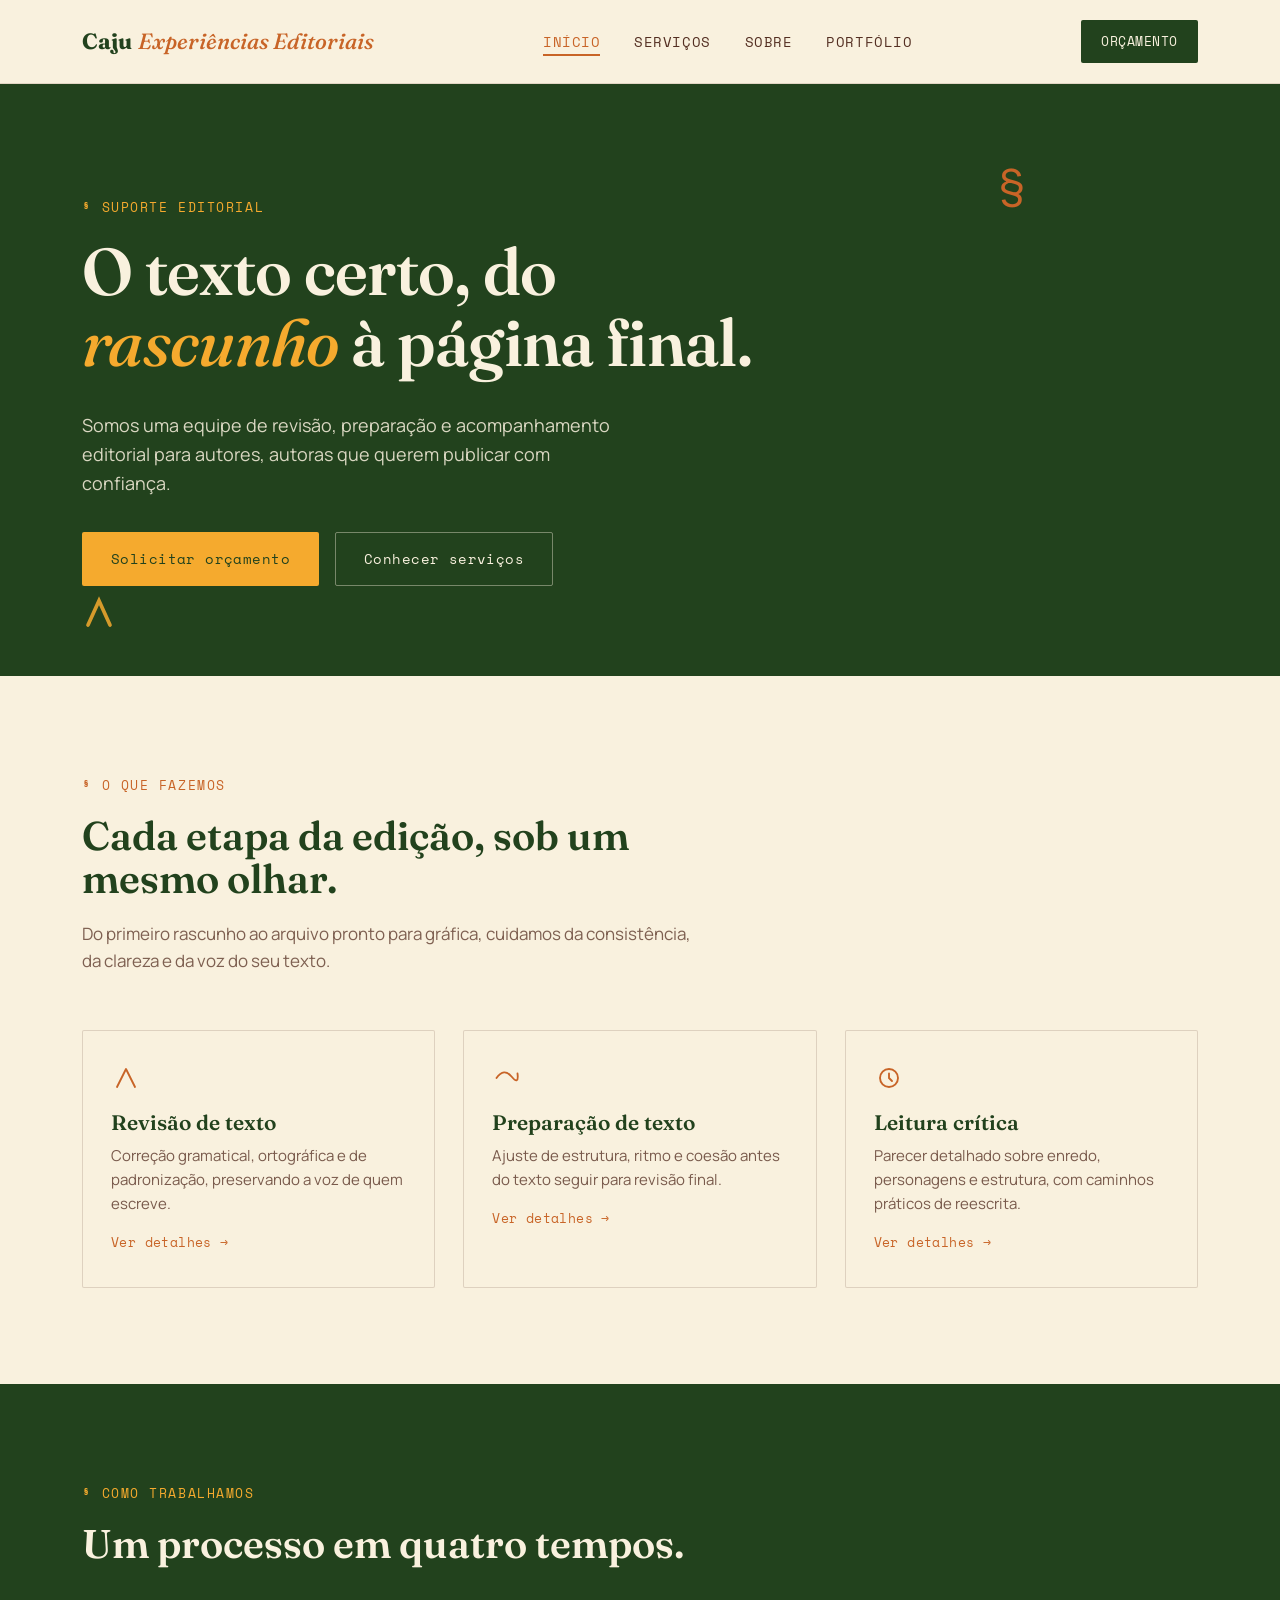
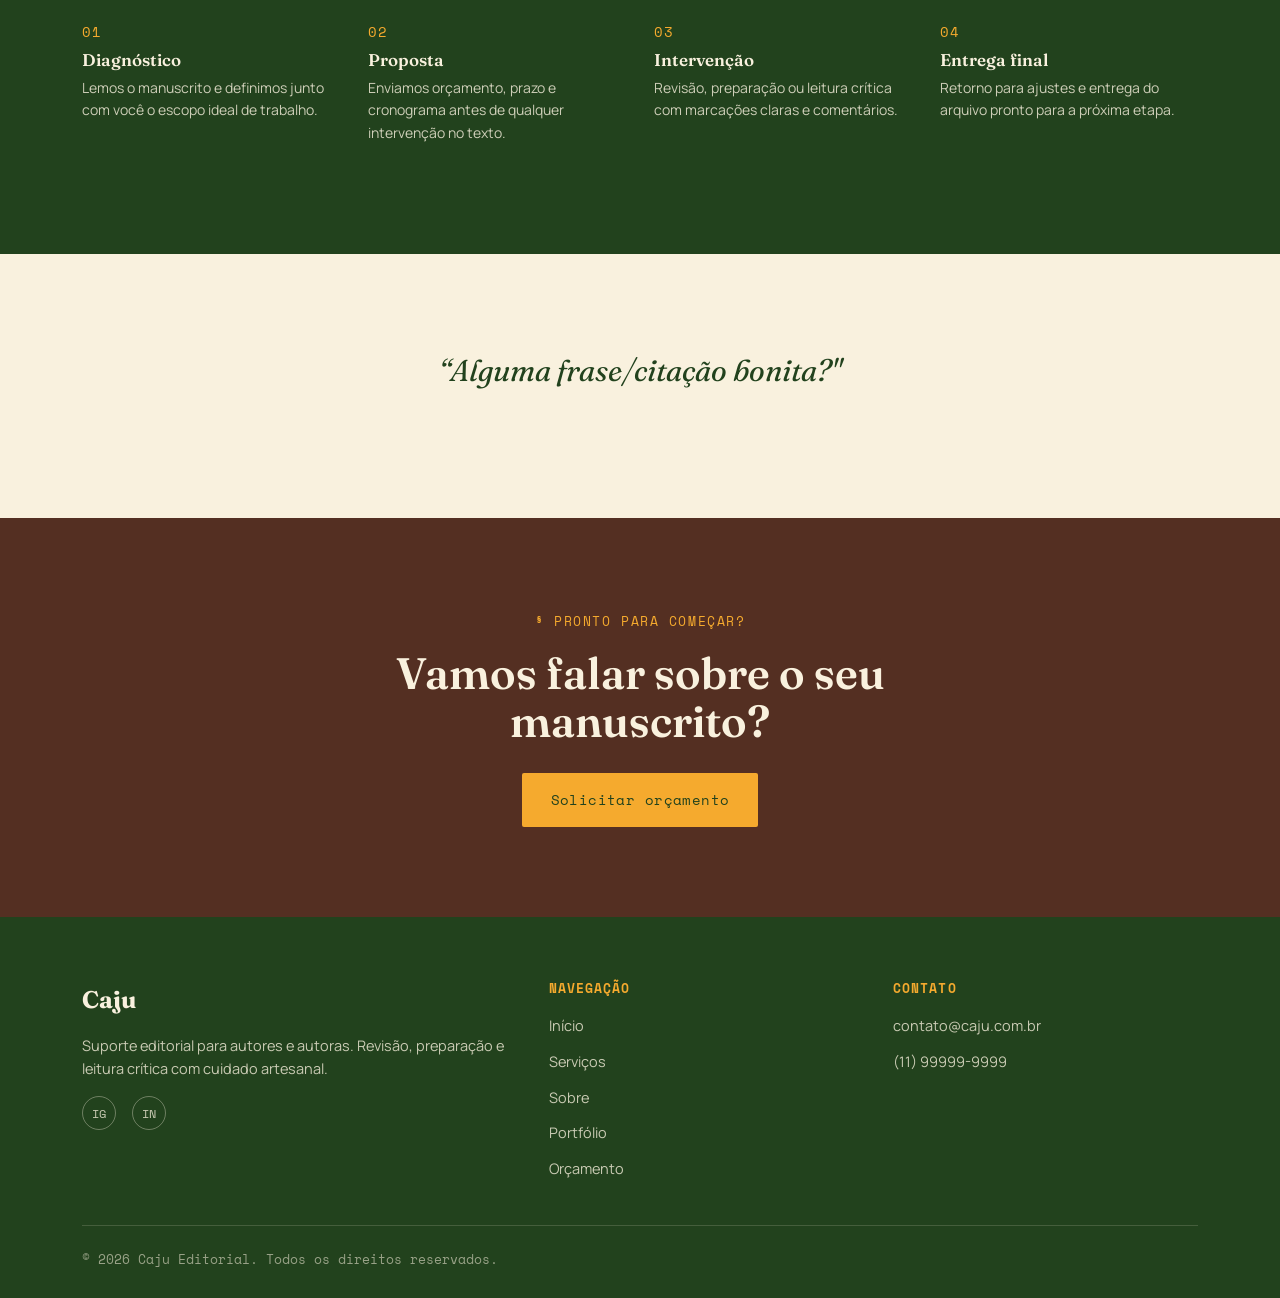
==== index.html @ 69718fe5 "redirect" ====
<!DOCTYPE html>
<html lang="pt-BR">

<head>
  <meta charset="UTF-8">
  <meta name="viewport" content="width=device-width, initial-scale=1.0">
  <title>Caju | Experiências Editoriais</title>
  <meta name="description"
    content="Revisão, preparação de texto, leitura crítica e acompanhamento editorial. Cuidamos do seu manuscrito do rascunho à página final.">
  <link rel="stylesheet" href="style.css">
</head>

<body>

  <header class="site-header">
    <nav class="nav">
      <a href="index.html" class="logo">Caju <em>Experiências Editoriais</em></a>
      <ul class="nav-links">
        <li><a href="index.html" class="active">Início</a></li>
        <li><a href="#">Serviços</a></li>
        <li><a href="#">Sobre</a></li>
        <li><a href="#">Portfólio</a></li>
      </ul>
      <a href="#" class="nav-cta">Orçamento</a>
    </nav>
  </header>

  <section class="hero">
    <div class="mark mark--laranja" style="top:60px; right:20%; font-size: 48px;">
      §
    </div>
    <div class="mark mark--amarelo" style="width:44px; bottom:40px; left:6%; opacity:.85;">
      <svg viewBox="0 0 60 60" fill="none" stroke="currentColor" stroke-width="5" stroke-linecap="round">
        <path d="M15 45 L30 12 L45 45" />
      </svg>
    </div>
    <div class="wrap">
      <div class="hero-inner">
        <span class="eyebrow">Suporte editorial</span>
        <h1>O texto certo, do <em>rascunho</em> à página final.</h1>
        <p class="lead">Somos uma equipe de revisão, preparação e acompanhamento editorial para autores, autoras que
          querem publicar com confiança.</p>
        <div class="hero-actions">
          <a href="#" class="btn btn--primary">Solicitar orçamento</a>
          <a href="#" class="btn btn--ghost">Conhecer serviços</a>
        </div>
      </div>
    </div>
  </section>

  <section>
    <div class="wrap">
      <div class="section-head">
        <span class="eyebrow">O que fazemos</span>
        <h2>Cada etapa da edição, sob um mesmo olhar.</h2>
        <p>Do primeiro rascunho ao arquivo pronto para gráfica, cuidamos da consistência, da clareza e da voz do seu
          texto.</p>
      </div>
      <div class="grid grid--3">
        <div class="card">
          <div class="mark-icon">
            <svg viewBox="0 0 40 40" fill="none" stroke="currentColor" stroke-width="2.5">
              <path d="M8 32 L20 8 L32 32" stroke-linecap="round" stroke-linejoin="round" />
            </svg>
          </div>
          <h3>Revisão de texto</h3>
          <p>Correção gramatical, ortográfica e de padronização, preservando a voz de quem escreve.</p>
          <a href="#" class="card-link">Ver detalhes →</a>
        </div>
        <div class="card">
          <div class="mark-icon">
            <svg viewBox="0 0 40 40" fill="none" stroke="currentColor" stroke-width="2.5">
              <path d="M6 20 Q16 6, 26 18 T34 14" stroke-linecap="round" />
            </svg>
          </div>
          <h3>Preparação de texto</h3>
          <p>Ajuste de estrutura, ritmo e coesão antes do texto seguir para revisão final.</p>
          <a href="#" class="card-link">Ver detalhes →</a>
        </div>
        <div class="card">
          <div class="mark-icon">
            <svg viewBox="0 0 40 40" fill="none" stroke="currentColor" stroke-width="2.5">
              <circle cx="20" cy="20" r="12" />
              <path d="M20 14v6l4 4" stroke-linecap="round" />
            </svg>
          </div>
          <h3>Leitura crítica</h3>
          <p>Parecer detalhado sobre enredo, personagens e estrutura, com caminhos práticos de reescrita.</p>
          <a href="#" class="card-link">Ver detalhes →</a>
        </div>
      </div>
    </div>
  </section>

  <section class="band-verde">
    <div class="wrap">
      <div class="section-head">
        <span class="eyebrow" style="color:var(--amarelo)">Como trabalhamos</span>
        <h2>Um processo em quatro tempos.</h2>
      </div>
      <div class="timeline">
        <div class="timeline-item">
          <h4>Diagnóstico</h4>
          <p>Lemos o manuscrito e definimos junto com você o escopo ideal de trabalho.</p>
        </div>
        <div class="timeline-item">
          <h4>Proposta</h4>
          <p>Enviamos orçamento, prazo e cronograma antes de qualquer intervenção no texto.</p>
        </div>
        <div class="timeline-item">
          <h4>Intervenção</h4>
          <p>Revisão, preparação ou leitura crítica com marcações claras e comentários.</p>
        </div>
        <div class="timeline-item">
          <h4>Entrega final</h4>
          <p>Retorno para ajustes e entrega do arquivo pronto para a próxima etapa.</p>
        </div>
      </div>
    </div>
  </section>

  <section>
    <div class="wrap">
      <div class="margin-note">
        <p>“Alguma frase/citação bonita?"</cite>
      </div>
    </div>
  </section>

  <section class="cta-band">
    <div class="wrap">
      <span class="eyebrow" style="color:var(--amarelo)">Pronto para começar?</span>
      <h2>Vamos falar sobre o seu manuscrito?</h2>
      <a href="#" class="btn btn--primary">Solicitar orçamento</a>
    </div>
  </section>

  <footer class="site-footer">
    <div class="wrap">
      <div class="footer-grid">
        <div>
          <div class="footer-logo">Caju</div>
          <p>Suporte editorial para autores e autoras. Revisão, preparação e leitura crítica com
            cuidado artesanal.</p>
          <div class="social-row">
            <a href="#" aria-label="Instagram">IG</a>
            <a href="#" aria-label="LinkedIn">IN</a>
          </div>
        </div>
        <div>
          <h4>Navegação</h4>
          <ul>
            <li><a href="#">Início</a></li>
            <li><a href="#">Serviços</a></li>
            <li><a href="#">Sobre</a></li>
            <li><a href="#">Portfólio</a></li>
            <li><a href="#">Orçamento</a></li>
          </ul>
        </div>
        <div>
          <h4>Contato</h4>
          <ul>
            <li><a href="mailto:contato@caju.com.br">contato@caju.com.br</a></li>
            <li><a href="tel:+5511999999999">(11) 99999-9999</a></li>
            <!-- <li>São Paulo, SP</li> -->
          </ul>
        </div>
      </div>
      <div class="footer-bottom">
        <span>© 2026 Caju Editorial. Todos os direitos reservados.</span>
        <!-- <span>CNPJ 00.000.000/0001-00</span> -->
      </div>
    </div>
  </footer>

</body>

</html>
---- style.css ----
@import url('https://fonts.googleapis.com/css2?family=Fraunces:ital,opsz,wght@0,9..144,300;0,9..144,400;0,9..144,500;0,9..144,600;0,9..144,700;0,9..144,900;1,9..144,400;1,9..144,500;1,9..144,600&family=Manrope:wght@400;500;600;700;800&family=Space+Mono:wght@400;700&display=swap');

/* ============ TOKENS ============ */
:root{
  --verde: #22421D;
  --verde-2: #2f5827;
  --creme: #F9F1DE;
  --creme-2: #f2e8cf;
  --amarelo: #F5AA2E;
  --laranja: #C86427;
  --marrom: #542F22;

  --display: 'Fraunces', serif;
  --body: 'Manrope', sans-serif;
  --mono: 'Space Mono', monospace;

  --max: 1180px;
  --radius: 2px;
}

*,*::before,*::after{ box-sizing: border-box; }
html{ scroll-behavior: smooth; }
body{
  margin:0;
  background: var(--creme);
  color: var(--marrom);
  font-family: var(--body);
  font-size: 16px;
  line-height: 1.6;
  -webkit-font-smoothing: antialiased;
}
img{ max-width:100%; display:block; }
a{ color: inherit; text-decoration: none; }
h1,h2,h3,h4{
  font-family: var(--display);
  font-weight: 600;
  line-height: 1.08;
  margin: 0 0 .5em;
  color: var(--verde);
}
p{ margin: 0 0 1em; }
.wrap{ max-width: var(--max); margin: 0 auto; padding: 0 32px; }

::selection{ background: var(--amarelo); color: var(--verde); }

@media (prefers-reduced-motion: reduce){
  *{ animation-duration: 0.001ms !important; transition-duration: 0.001ms !important; }
}

/* ============ EYEBROW / MONO LABEL ============ */
.eyebrow{
  font-family: var(--mono);
  font-size: 13px;
  letter-spacing: .12em;
  text-transform: uppercase;
  color: var(--laranja);
  display: inline-flex;
  align-items: center;
  gap: 10px;
  margin-bottom: 18px;
}
.eyebrow::before{
  content:"§";
  font-weight:700;
}

/* ============ caju MARKS (signature element) ============ */
.mark{
  position:absolute;
  color: var(--amarelo);
  pointer-events:none;
  z-index: 1;
}
.mark svg{ width: 100%; height: 100%; display:block; }
.mark--dark{ color: var(--marrom); }
.mark--laranja{ color: var(--laranja); }
.mark--verde{ color: var(--verde-2); }

/* ============ BUTTONS ============ */
.btn{
  display:inline-flex;
  align-items:center;
  gap:10px;
  font-family: var(--mono);
  font-size: 14px;
  letter-spacing: .03em;
  padding: 15px 28px;
  border-radius: var(--radius);
  border: 1.5px solid transparent;
  cursor:pointer;
  transition: transform .15s ease, background .2s ease, color .2s ease, border-color .2s ease;
}
.btn:hover{ transform: translateY(-2px); }
.btn:focus-visible{ outline: 3px solid var(--laranja); outline-offset: 3px; }

.btn--primary{ background: var(--amarelo); color: var(--verde); }
.btn--primary:hover{ background: var(--laranja); color: var(--creme); }

.btn--ghost{ background: transparent; color: var(--creme); border-color: rgba(249,241,222,.4); }
.btn--ghost:hover{ border-color: var(--creme); }

.btn--outline{ background: transparent; color: var(--verde); border-color: var(--verde); }
.btn--outline:hover{ background: var(--verde); color: var(--creme); }

.btn--block{ width: 100%; justify-content:center; }

/* ============ HEADER / NAV ============ */
.site-header{
  position: sticky; top:0; z-index: 50;
  background: var(--creme);
  border-bottom: 1px solid rgba(84,47,34,.14);
}
.nav{
  display:flex; align-items:center; justify-content:space-between;
  padding: 20px 32px;
  max-width: var(--max); margin:0 auto;
}
.logo{
  font-family: var(--display);
  font-weight: 700;
  font-size: 22px;
  color: var(--verde);
  display:flex; align-items:baseline; gap:6px;
}
.logo em{
  font-style: italic;
  color: var(--laranja);
  font-weight: 500;
}
.nav-links{
  display:flex; align-items:center; gap: 34px;
  list-style:none; margin:0; padding:0;
}
.nav-links a{
  font-family: var(--mono);
  font-size: 13.5px;
  letter-spacing: .04em;
  text-transform: uppercase;
  color: var(--marrom);
  position: relative;
  padding-bottom: 4px;
}
.nav-links a::after{
  content:"";
  position:absolute; left:0; bottom:0;
  width:0; height:2px; background: var(--laranja);
  transition: width .2s ease;
}
.nav-links a:hover::after,
.nav-links a.active::after{ width:100%; }
.nav-links a.active{ color: var(--laranja); }
.nav-cta{
  font-family: var(--mono);
  font-size: 13px;
  background: var(--verde);
  color: var(--creme);
  padding: 11px 20px;
  border-radius: var(--radius);
  text-transform: uppercase;
  letter-spacing: .04em;
  transition: background .2s ease;
}
.nav-cta:hover{ background: var(--laranja); }

.nav-toggle{ display:none; }

/* ============ HERO (dark ink band) ============ */
.hero{
  position:relative;
  background: var(--verde);
  color: var(--creme);
  overflow:hidden;
  padding: 110px 0 90px;
}
.hero .wrap{ position:relative; z-index:2; }
.hero-inner{ max-width: 720px; }
.hero .eyebrow{ color: var(--amarelo); }
.hero .eyebrow::before{ color: var(--amarelo); }
.hero h1{
  color: var(--creme);
  font-size: clamp(38px, 6vw, 66px);
  letter-spacing: -.01em;
}
.hero h1 em{ font-style: italic; color: var(--amarelo); font-weight:500; }
.hero p.lead{
  font-size: 18px;
  max-width: 540px;
  color: rgba(249,241,222,.85);
}
.hero-actions{ display:flex; gap:16px; margin-top: 34px; flex-wrap:wrap; }

.hero--small{ padding: 76px 0 64px; }
.hero--small h1{ font-size: clamp(34px, 5vw, 52px); }

/* ============ SECTIONS ============ */
section{ padding: 96px 0; position: relative; }
.section-head{ max-width: 620px; margin-bottom: 56px; }
.section-head h2{ font-size: clamp(28px, 3.6vw, 40px); }
.section-head p{ color: rgba(84,47,34,.75); font-size: 17px; }

.band-verde{ background: var(--verde); color: var(--creme); }
.band-verde h2, .band-verde h3, .band-verde h4{ color: var(--creme); }
.band-verde p{ color: rgba(249,241,222,.8); }

.band-marrom{ background: var(--marrom); color: var(--creme); }
.band-marrom h2, .band-marrom h3, .band-marrom h4{ color: var(--creme); }
.band-marrom p{ color: rgba(249,241,222,.82); }

.band-creme2{ background: var(--creme-2); }

/* ============ CARD GRIDS ============ */
.grid{ display:grid; gap: 28px; }
.grid--3{ grid-template-columns: repeat(3, 1fr); }
.grid--2{ grid-template-columns: repeat(2, 1fr); }

.card{
  background: var(--creme);
  border: 1.5px solid rgba(84,47,34,.16);
  border-radius: var(--radius);
  padding: 32px 28px;
  position: relative;
  transition: border-color .2s ease, transform .2s ease;
}
.card:hover{ border-color: var(--laranja); transform: translateY(-4px); }
.card .mark-icon{ width: 30px; height: 30px; color: var(--laranja); margin-bottom: 18px; }
.card h3{ font-size: 21px; margin-bottom: 10px; }
.card p{ font-size: 15px; color: rgba(84,47,34,.78); margin-bottom: 0; }
.card a.card-link{
  display:inline-flex; align-items:center; gap:8px;
  margin-top: 16px; font-family: var(--mono); font-size: 13px;
  color: var(--laranja); letter-spacing: .03em;
}

/* service detail cards on servicos.html */
.service{
  display:grid;
  grid-template-columns: 64px 1fr;
  gap: 26px;
  padding: 44px 0;
  border-top: 1px solid rgba(84,47,34,.16);
}
.service:last-child{ border-bottom: 1px solid rgba(84,47,34,.16); }
.service-mark{
  width: 46px; height:46px;
  border: 1.5px solid var(--laranja);
  border-radius: 50%;
  display:flex; align-items:center; justify-content:center;
  font-family: var(--mono); color: var(--laranja); font-size: 18px;
}
.service h3{ font-size: 24px; margin-bottom: 8px; }
.service p.desc{ color: rgba(84,47,34,.8); max-width: 620px; }
.service ul{
  list-style:none; margin: 18px 0 0; padding:0;
  display:grid; grid-template-columns: repeat(2,1fr); gap: 8px 24px;
}
.service li{
  font-size: 14px; color: var(--marrom);
  padding-left: 20px; position:relative;
}
.service li::before{
  content:"／"; position:absolute; left:0; color: var(--laranja); font-family: var(--mono);
}

/* ============ PROCESS TIMELINE ============ */
.timeline{ display:grid; grid-template-columns: repeat(4,1fr); gap: 28px; counter-reset: step; }
.timeline-item{ position:relative; padding-top: 30px; }
.timeline-item::before{
  counter-increment: step;
  content: "0" counter(step);
  font-family: var(--mono); font-size: 14px; color: var(--amarelo);
  position:absolute; top:0; left:0;
  letter-spacing: .05em;
}
.timeline-item h4{ font-size: 17px; margin-bottom: 8px; color: var(--creme); }
.timeline-item p{ font-size: 14px; }

/* ============ TESTIMONIAL / MARGIN NOTE ============ */
.margin-note{
  max-width: 760px;
  margin: 0 auto;
  text-align:center;
  position:relative;
  padding: 0 40px;
}
.margin-note p{
  font-family: var(--display);
  font-style: italic;
  font-size: clamp(22px, 3vw, 30px);
  color: var(--verde);
  line-height: 1.4;
}
.margin-note cite{
  display:block; margin-top: 22px;
  font-family: var(--mono); font-style: normal;
  font-size: 13px; letter-spacing: .05em; text-transform: uppercase;
  color: var(--laranja);
}

/* ============ CTA BAND ============ */
.cta-band{
  background: var(--marrom);
  color: var(--creme);
  text-align:center;
  padding: 90px 0;
  position:relative;
  overflow:hidden;
}
.cta-band h2{ color: var(--creme); font-size: clamp(28px,4vw,44px); max-width: 680px; margin: 0 auto 28px; }

/* ============ FOOTER ============ */
.site-footer{
  background: var(--verde);
  color: var(--creme);
  padding: 64px 0 28px;
}
.footer-grid{
  display:grid; grid-template-columns: 1.4fr 1fr 1fr; gap: 40px;
  padding-bottom: 44px; border-bottom: 1px solid rgba(249,241,222,.16);
}
.footer-grid h4{
  color: var(--amarelo); font-family: var(--mono); font-size: 13px;
  text-transform: uppercase; letter-spacing: .08em; margin-bottom: 18px;
}
.footer-grid p, .footer-grid a{ color: rgba(249,241,222,.78); font-size: 14.5px; }
.footer-grid ul{ list-style:none; margin:0; padding:0; display:grid; gap:10px; }
.footer-grid a:hover{ color: var(--amarelo); }
.footer-bottom{
  display:flex; justify-content:space-between; align-items:center;
  padding-top: 24px; font-family: var(--mono); font-size: 12.5px;
  color: rgba(249,241,222,.55); flex-wrap:wrap; gap:12px;
}
.footer-logo{ font-family: var(--display); font-size: 24px; font-weight:700; color: var(--creme); margin-bottom: 14px; }
.social-row{ display:flex; gap: 16px; margin-top: 16px; }
.social-row a{
  width: 34px; height:34px; border: 1px solid rgba(249,241,222,.35); border-radius:50%;
  display:flex; align-items:center; justify-content:center; font-family: var(--mono); font-size: 12px;
}
.social-row a:hover{ border-color: var(--amarelo); color: var(--amarelo); }

/* ============ SOBRE — SÓCIAS ============ */
.partner{
  display:grid; grid-template-columns: 200px 1fr; gap: 40px; align-items:start;
  padding: 48px 0; border-top: 1px solid rgba(84,47,34,.16);
}
.partner:last-of-type{ border-bottom: 1px solid rgba(84,47,34,.16); }
.avatar{
  width: 160px; height: 160px; border-radius: 50%;
  display:flex; align-items:center; justify-content:center;
  font-family: var(--display); font-size: 46px; font-weight:600; color: var(--creme);
  position:relative;
}
.avatar--1{ background: var(--verde); }
.avatar--2{ background: var(--laranja); }
.partner-role{
  font-family: var(--mono); font-size: 12.5px; text-transform: uppercase; letter-spacing:.08em;
  color: var(--laranja); margin-bottom: 6px; display:block;
}
.partner h3{ font-size: 26px; margin-bottom: 12px; }
.tag-row{ display:flex; gap:10px; flex-wrap:wrap; margin-top: 18px; }
.tag{
  font-family: var(--mono); font-size: 12px; padding: 6px 12px;
  border: 1px solid rgba(84,47,34,.3); border-radius: 20px; color: var(--marrom);
}

/* ============ PORTFOLIO ============ */
.book-card{
  background: var(--creme);
  border: 1.5px solid rgba(84,47,34,.16);
  padding: 0; overflow:hidden; border-radius: var(--radius);
  transition: transform .2s ease, border-color .2s ease;
}
.book-card:hover{ transform: translateY(-4px); border-color: var(--laranja); }
.book-spine{
  height: 130px; display:flex; align-items:flex-end; padding: 18px 22px;
  font-family: var(--mono); font-size: 12px; text-transform:uppercase; letter-spacing:.06em; color: var(--creme);
}
.book-card:nth-child(6n+1) .book-spine{ background: var(--verde); }
.book-card:nth-child(6n+2) .book-spine{ background: var(--laranja); }
.book-card:nth-child(6n+3) .book-spine{ background: var(--marrom); }
.book-card:nth-child(6n+4) .book-spine{ background: var(--verde-2); }
.book-card:nth-child(6n+5) .book-spine{ background: var(--amarelo); color: var(--verde); }
.book-card:nth-child(6n+6) .book-spine{ background: var(--marrom); }
.book-body{ padding: 22px 24px 26px; }
.book-body h3{ font-size: 18px; margin-bottom: 8px; }
.book-body p{ font-size: 14px; color: rgba(84,47,34,.78); margin-bottom: 0; }

.portfolio-note{
  font-family: var(--mono); font-size: 13px; color: var(--laranja);
  border: 1px dashed var(--laranja); padding: 14px 18px; border-radius: var(--radius);
  margin-bottom: 48px; max-width: 640px;
}

/* ============ FORM (orçamento) ============ */
.form-layout{ display:grid; grid-template-columns: 1fr 340px; gap: 56px; align-items:start; }
.form-card{
  background: var(--creme-2);
  border: 1.5px solid rgba(84,47,34,.16);
  padding: 44px; border-radius: var(--radius);
}
.field{ margin-bottom: 24px; }
.field label{
  display:block; font-family: var(--mono); font-size: 12.5px; text-transform:uppercase;
  letter-spacing:.06em; color: var(--marrom); margin-bottom: 8px;
}
.field input[type="text"],
.field input[type="email"],
.field input[type="tel"],
.field select,
.field textarea{
  width:100%; padding: 13px 14px; font-family: var(--body); font-size: 15px;
  background: var(--creme); border: 1.5px solid rgba(84,47,34,.28); border-radius: var(--radius);
  color: var(--marrom);
}
.field textarea{ resize: vertical; min-height: 120px; }
.field input:focus, .field select:focus, .field textarea:focus{
  outline: none; border-color: var(--laranja);
}
.field-row{ display:grid; grid-template-columns: 1fr 1fr; gap: 20px; }
.checkbox-grid{ display:grid; grid-template-columns: 1fr 1fr; gap: 12px 20px; }
.checkbox-item{ display:flex; align-items:flex-start; gap:10px; font-size: 14.5px; }
.checkbox-item input{ margin-top: 4px; accent-color: var(--laranja); }
.required-note{ font-size: 12.5px; color: rgba(84,47,34,.6); margin-top: -8px; margin-bottom: 24px; }

.side-info{ display:flex; flex-direction:column; gap: 28px; }
.side-card{
  background: var(--verde); color: var(--creme); padding: 28px; border-radius: var(--radius);
}
.side-card h4{ color: var(--amarelo); font-family: var(--mono); font-size: 12.5px; text-transform:uppercase; letter-spacing:.07em; margin-bottom:14px; }
.side-card p{ font-size: 14.5px; color: rgba(249,241,222,.85); margin-bottom: 8px; }
.whatsapp-btn{
  display:flex; align-items:center; justify-content:center; gap:10px;
  background: var(--amarelo); color: var(--verde); font-family: var(--mono); font-size: 14px;
  padding: 15px; border-radius: var(--radius); margin-top: 14px; transition: background .2s ease;
}
.whatsapp-btn:hover{ background: var(--laranja); color: var(--creme); }

/* ============ RESPONSIVE ============ */
@media (max-width: 920px){
  .grid--3{ grid-template-columns: 1fr 1fr; }
  .footer-grid{ grid-template-columns: 1fr 1fr; }
  .timeline{ grid-template-columns: 1fr 1fr; }
  .form-layout{ grid-template-columns: 1fr; }
  .partner{ grid-template-columns: 120px 1fr; gap:26px; }
  .avatar{ width:100px; height:100px; font-size:32px; }
}
@media (max-width: 680px){
  .nav-links{ display:none; }
  .grid--3, .grid--2{ grid-template-columns: 1fr; }
  .footer-grid{ grid-template-columns: 1fr; }
  .timeline{ grid-template-columns: 1fr; }
  .service{ grid-template-columns: 1fr; }
  .service ul{ grid-template-columns: 1fr; }
  .partner{ grid-template-columns: 1fr; text-align:left; }
  .checkbox-grid{ grid-template-columns: 1fr; }
  .field-row{ grid-template-columns: 1fr; }
  section{ padding: 64px 0; }
  .hero{ padding: 80px 0 60px; }
}
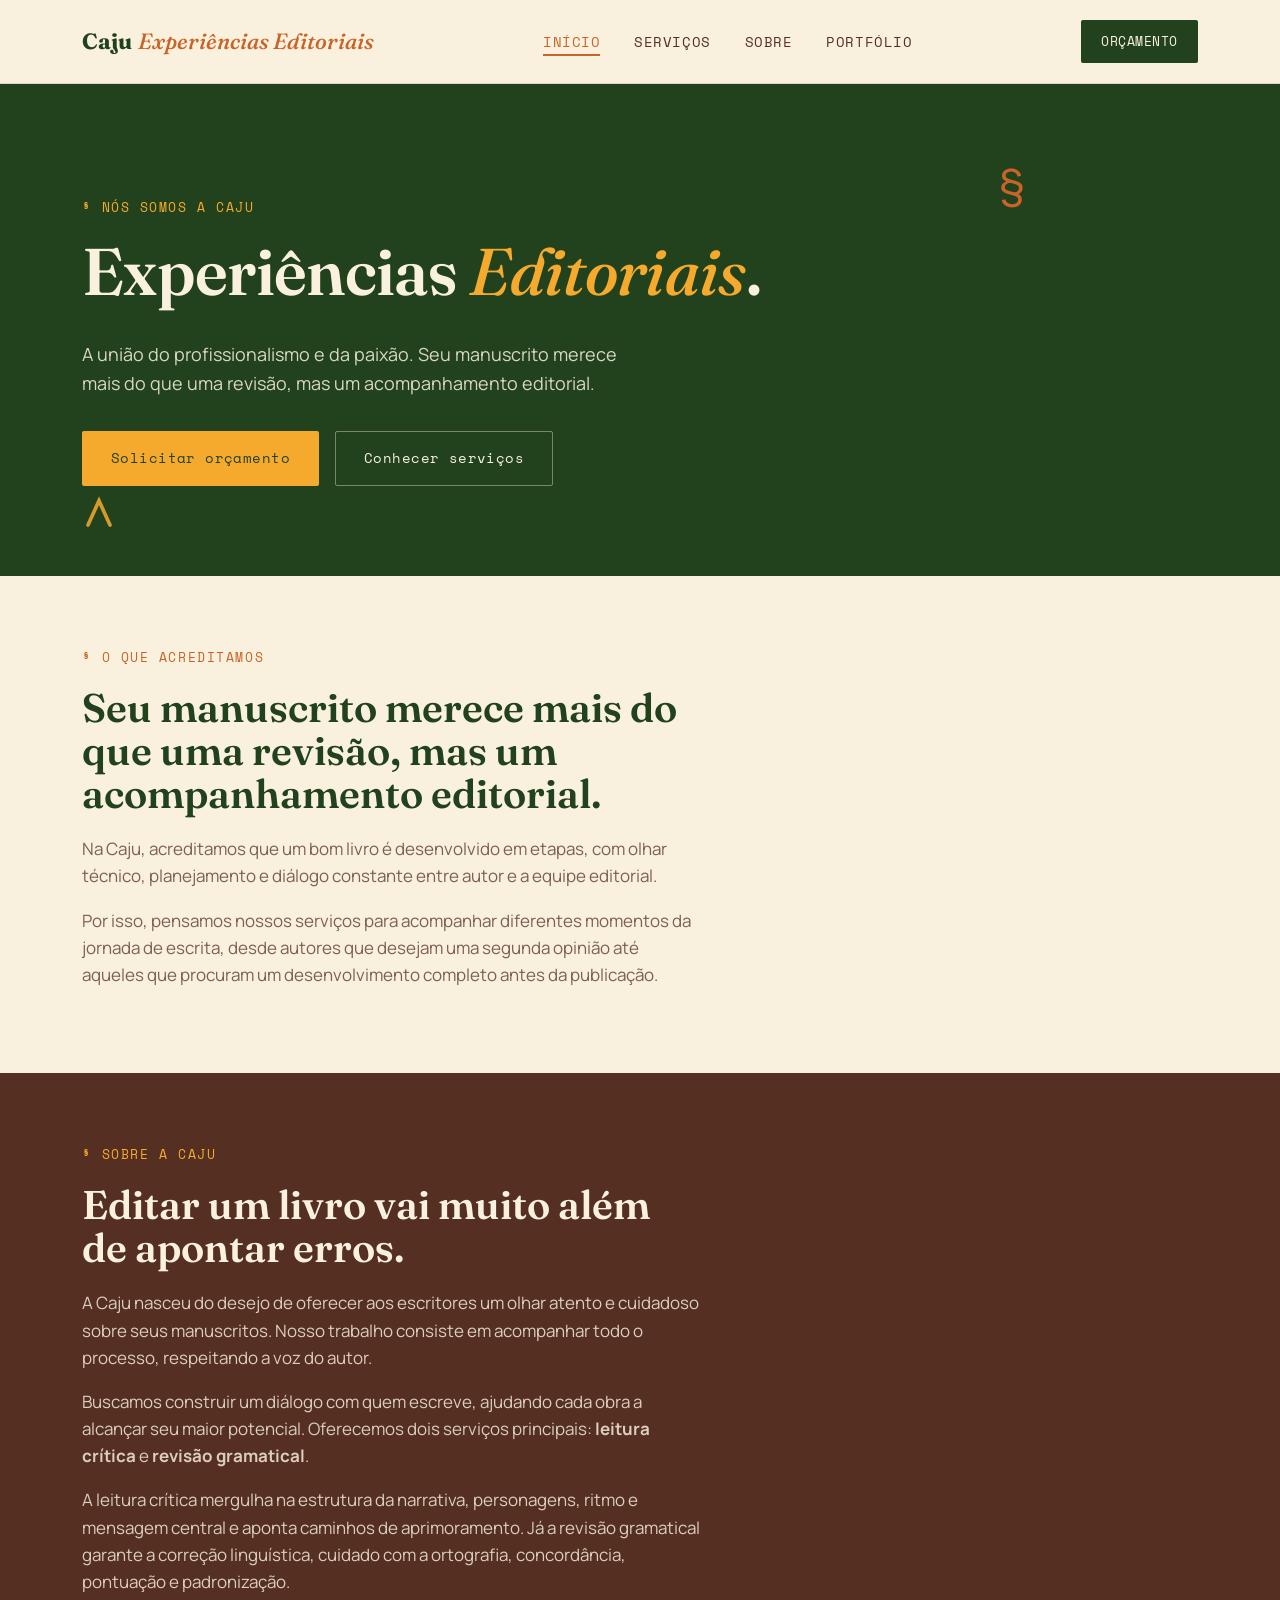
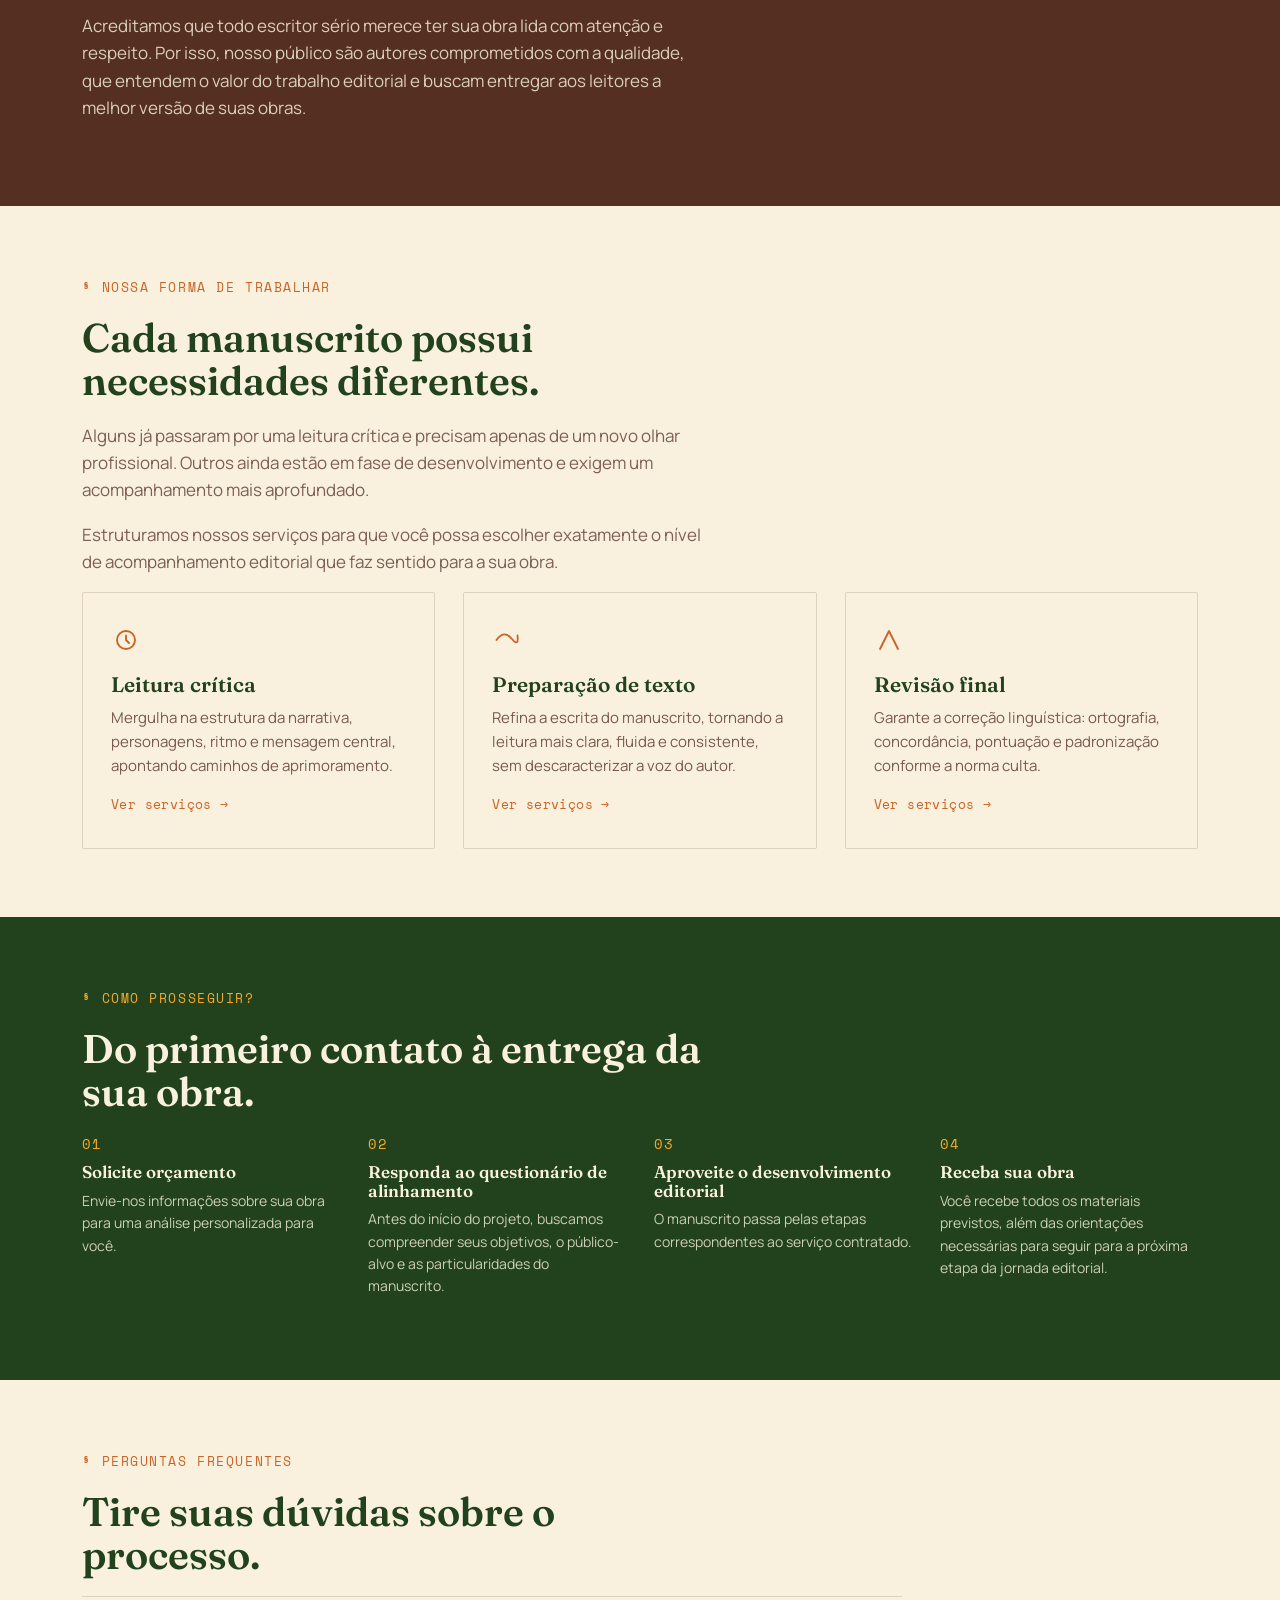
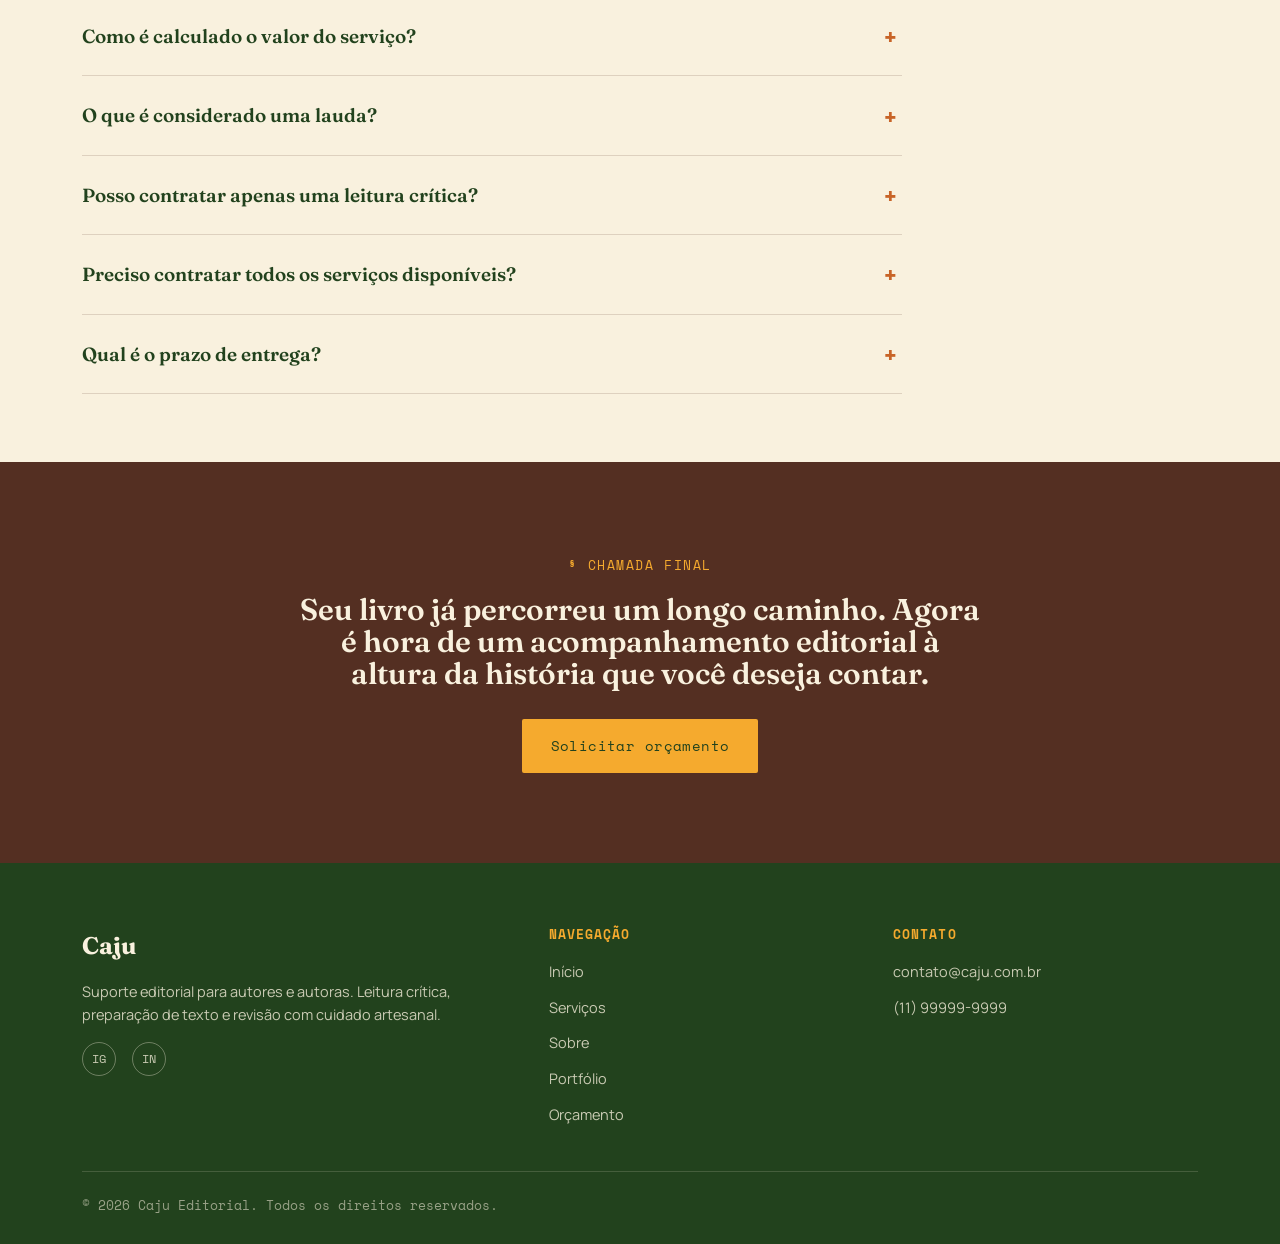
==== commit 1afd5160: "Inclusão do conteúdo + FAQ" ====
--- a/index.html
+++ b/index.html
@@ -6,7 +6,7 @@
   <meta name="viewport" content="width=device-width, initial-scale=1.0">
   <title>Caju | Experiências Editoriais</title>
   <meta name="description"
-    content="Revisão, preparação de texto, leitura crítica e acompanhamento editorial. Cuidamos do seu manuscrito do rascunho à página final.">
+    content="Leitura crítica, preparação de texto e revisão. Acompanhamento editorial que respeita a voz do autor, do manuscrito à página final.">
   <link rel="stylesheet" href="style.css">
 </head>
 
@@ -17,11 +17,11 @@
       <a href="index.html" class="logo">Caju <em>Experiências Editoriais</em></a>
       <ul class="nav-links">
         <li><a href="index.html" class="active">Início</a></li>
-        <li><a href="#">Serviços</a></li>
-        <li><a href="#">Sobre</a></li>
-        <li><a href="#">Portfólio</a></li>
+        <li><a href="servicos.html">Serviços</a></li>
+        <li><a href="sobre.html">Sobre</a></li>
+        <li><a href="portfolio.html">Portfólio</a></li>
       </ul>
-      <a href="#" class="nav-cta">Orçamento</a>
+      <a href="orcamento.html" class="nav-cta">Orçamento</a>
     </nav>
   </header>
 
@@ -36,13 +36,13 @@
     </div>
     <div class="wrap">
       <div class="hero-inner">
-        <span class="eyebrow">Suporte editorial</span>
-        <h1>O texto certo, do <em>rascunho</em> à página final.</h1>
-        <p class="lead">Somos uma equipe de revisão, preparação e acompanhamento editorial para autores, autoras que
-          querem publicar com confiança.</p>
+        <span class="eyebrow">Nós somos a Caju</span>
+        <h1>Experiências <em>Editoriais</em>.</h1>
+        <p class="lead">A união do profissionalismo e da paixão. Seu manuscrito merece mais do que uma revisão, mas
+          um acompanhamento editorial.</p>
         <div class="hero-actions">
-          <a href="#" class="btn btn--primary">Solicitar orçamento</a>
-          <a href="#" class="btn btn--ghost">Conhecer serviços</a>
+          <a href="orcamento.html" class="btn btn--primary">Solicitar orçamento</a>
+          <a href="servicos.html" class="btn btn--ghost">Conhecer serviços</a>
         </div>
       </div>
     </div>
@@ -51,32 +51,46 @@
   <section>
     <div class="wrap">
       <div class="section-head">
-        <span class="eyebrow">O que fazemos</span>
-        <h2>Cada etapa da edição, sob um mesmo olhar.</h2>
-        <p>Do primeiro rascunho ao arquivo pronto para gráfica, cuidamos da consistência, da clareza e da voz do seu
-          texto.</p>
+        <span class="eyebrow">O que acreditamos</span>
+        <h2>Seu manuscrito merece mais do que uma revisão, mas um acompanhamento editorial.</h2>
+        <p>Na Caju, acreditamos que um bom livro é desenvolvido em etapas, com olhar técnico, planejamento e diálogo
+          constante entre autor e a equipe editorial.</p>
+        <p>Por isso, pensamos nossos serviços para acompanhar diferentes momentos da jornada de escrita, desde autores
+          que desejam uma segunda opinião até aqueles que procuram um desenvolvimento completo antes da publicação.</p>
+      </div>
+    </div>
+  </section>
+
+  <section class="band-marrom">
+    <div class="wrap">
+      <div class="section-head" style="margin-bottom:0;">
+        <span class="eyebrow" style="color:var(--amarelo)">Sobre a Caju</span>
+        <h2>Editar um livro vai muito além de apontar erros.</h2>
+        <p>A Caju nasceu do desejo de oferecer aos escritores um olhar atento e cuidadoso sobre seus manuscritos. Nosso
+          trabalho consiste em acompanhar todo o processo, respeitando a voz do autor.</p>
+        <p>Buscamos construir um diálogo com quem escreve, ajudando cada obra a alcançar seu maior potencial.
+          Oferecemos dois serviços principais: <strong>leitura crítica</strong> e <strong>revisão gramatical</strong>.</p>
+        <p>A leitura crítica mergulha na estrutura da narrativa, personagens, ritmo e mensagem central e aponta
+          caminhos de aprimoramento. Já a revisão gramatical garante a correção linguística, cuidado com a ortografia,
+          concordância, pontuação e padronização.</p>
+        <p>Acreditamos que todo escritor sério merece ter sua obra lida com atenção e respeito. Por isso, nosso público
+          são autores comprometidos com a qualidade, que entendem o valor do trabalho editorial e buscam entregar aos
+          leitores a melhor versão de suas obras.</p>
+      </div>
+    </div>
+  </section>
+
+  <section>
+    <div class="wrap">
+      <div class="section-head">
+        <span class="eyebrow">Nossa forma de trabalhar</span>
+        <h2>Cada manuscrito possui necessidades diferentes.</h2>
+        <p>Alguns já passaram por uma leitura crítica e precisam apenas de um novo olhar profissional. Outros ainda
+          estão em fase de desenvolvimento e exigem um acompanhamento mais aprofundado.</p>
+        <p>Estruturamos nossos serviços para que você possa escolher exatamente o nível de acompanhamento editorial que
+          faz sentido para a sua obra.</p>
       </div>
       <div class="grid grid--3">
-        <div class="card">
-          <div class="mark-icon">
-            <svg viewBox="0 0 40 40" fill="none" stroke="currentColor" stroke-width="2.5">
-              <path d="M8 32 L20 8 L32 32" stroke-linecap="round" stroke-linejoin="round" />
-            </svg>
-          </div>
-          <h3>Revisão de texto</h3>
-          <p>Correção gramatical, ortográfica e de padronização, preservando a voz de quem escreve.</p>
-          <a href="#" class="card-link">Ver detalhes →</a>
-        </div>
-        <div class="card">
-          <div class="mark-icon">
-            <svg viewBox="0 0 40 40" fill="none" stroke="currentColor" stroke-width="2.5">
-              <path d="M6 20 Q16 6, 26 18 T34 14" stroke-linecap="round" />
-            </svg>
-          </div>
-          <h3>Preparação de texto</h3>
-          <p>Ajuste de estrutura, ritmo e coesão antes do texto seguir para revisão final.</p>
-          <a href="#" class="card-link">Ver detalhes →</a>
-        </div>
         <div class="card">
           <div class="mark-icon">
             <svg viewBox="0 0 40 40" fill="none" stroke="currentColor" stroke-width="2.5">
@@ -85,8 +99,30 @@
             </svg>
           </div>
           <h3>Leitura crítica</h3>
-          <p>Parecer detalhado sobre enredo, personagens e estrutura, com caminhos práticos de reescrita.</p>
-          <a href="#" class="card-link">Ver detalhes →</a>
+          <p>Mergulha na estrutura da narrativa, personagens, ritmo e mensagem central, apontando caminhos de
+            aprimoramento.</p>
+          <a href="servicos.html" class="card-link">Ver serviços →</a>
+        </div>
+        <div class="card">
+          <div class="mark-icon">
+            <svg viewBox="0 0 40 40" fill="none" stroke="currentColor" stroke-width="2.5">
+              <path d="M6 20 Q16 6, 26 18 T34 14" stroke-linecap="round" />
+            </svg>
+          </div>
+          <h3>Preparação de texto</h3>
+          <p>Refina a escrita do manuscrito, tornando a leitura mais clara, fluida e consistente, sem descaracterizar
+            a voz do autor.</p>
+          <a href="servicos.html" class="card-link">Ver serviços →</a>
+        </div>
+        <div class="card">
+          <div class="mark-icon">
+            <svg viewBox="0 0 40 40" fill="none" stroke="currentColor" stroke-width="2.5">
+              <path d="M8 32 L20 8 L32 32" stroke-linecap="round" stroke-linejoin="round" />
+            </svg>
+          </div>
+          <h3>Revisão final</h3>
+          <p>Garante a correção linguística: ortografia, concordância, pontuação e padronização conforme a norma culta.</p>
+          <a href="servicos.html" class="card-link">Ver serviços →</a>
         </div>
       </div>
     </div>
@@ -95,25 +131,27 @@
   <section class="band-verde">
     <div class="wrap">
       <div class="section-head">
-        <span class="eyebrow" style="color:var(--amarelo)">Como trabalhamos</span>
-        <h2>Um processo em quatro tempos.</h2>
+        <span class="eyebrow" style="color:var(--amarelo)">Como prosseguir?</span>
+        <h2>Do primeiro contato à entrega da sua obra.</h2>
       </div>
       <div class="timeline">
         <div class="timeline-item">
-          <h4>Diagnóstico</h4>
-          <p>Lemos o manuscrito e definimos junto com você o escopo ideal de trabalho.</p>
-        </div>
-        <div class="timeline-item">
-          <h4>Proposta</h4>
-          <p>Enviamos orçamento, prazo e cronograma antes de qualquer intervenção no texto.</p>
-        </div>
-        <div class="timeline-item">
-          <h4>Intervenção</h4>
-          <p>Revisão, preparação ou leitura crítica com marcações claras e comentários.</p>
-        </div>
-        <div class="timeline-item">
-          <h4>Entrega final</h4>
-          <p>Retorno para ajustes e entrega do arquivo pronto para a próxima etapa.</p>
+          <h4>Solicite orçamento</h4>
+          <p>Envie-nos informações sobre sua obra para uma análise personalizada para você.</p>
+        </div>
+        <div class="timeline-item">
+          <h4>Responda ao questionário de alinhamento</h4>
+          <p>Antes do início do projeto, buscamos compreender seus objetivos, o público-alvo e as particularidades do
+            manuscrito.</p>
+        </div>
+        <div class="timeline-item">
+          <h4>Aproveite o desenvolvimento editorial</h4>
+          <p>O manuscrito passa pelas etapas correspondentes ao serviço contratado.</p>
+        </div>
+        <div class="timeline-item">
+          <h4>Receba sua obra</h4>
+          <p>Você recebe todos os materiais previstos, além das orientações necessárias para seguir para a próxima
+            etapa da jornada editorial.</p>
         </div>
       </div>
     </div>
@@ -121,17 +159,47 @@
 
   <section>
     <div class="wrap">
-      <div class="margin-note">
-        <p>“Alguma frase/citação bonita?"</cite>
+      <div class="section-head">
+        <span class="eyebrow">Perguntas frequentes</span>
+        <h2>Tire suas dúvidas sobre o processo.</h2>
+      </div>
+      <div class="faq">
+        <details class="faq-item">
+          <summary>Como é calculado o valor do serviço?</summary>
+          <p>O livro é orçado com base na quantidade de laudas do manuscrito. O cálculo é feito de acordo com as
+            especificações da ABNT: considera-se lauda a quantidade de caracteres com espaço do seu texto dividida por
+            1.400. Todo serviço é realizado com contrato, prazo definido e a segurança de que seu texto será cuidado por
+            profissionais experientes.</p>
+        </details>
+        <details class="faq-item">
+          <summary>O que é considerado uma lauda?</summary>
+          <p>Uma lauda corresponde a 1.400 caracteres com espaços.</p>
+        </details>
+        <details class="faq-item">
+          <summary>Posso contratar apenas uma leitura crítica?</summary>
+          <p>Sim. Esse serviço é ideal para autores que já passaram por uma leitura crítica anteriormente ou desejam
+            apenas uma segunda opinião profissional.</p>
+        </details>
+        <details class="faq-item">
+          <summary>Preciso contratar todos os serviços disponíveis?</summary>
+          <p>Não. Todos os serviços podem ser contratados de forma independente, apesar de recomendarmos o processo
+            completo para o lançamento da melhor versão.</p>
+        </details>
+        <details class="faq-item">
+          <summary>Qual é o prazo de entrega?</summary>
+          <p>O prazo varia conforme o serviço contratado, a extensão do manuscrito e a disponibilidade das profissionais
+            no momento da contratação. O cronograma é informado junto com o orçamento.</p>
+        </details>
       </div>
     </div>
   </section>
 
   <section class="cta-band">
     <div class="wrap">
-      <span class="eyebrow" style="color:var(--amarelo)">Pronto para começar?</span>
-      <h2>Vamos falar sobre o seu manuscrito?</h2>
-      <a href="#" class="btn btn--primary">Solicitar orçamento</a>
+      <span class="eyebrow" style="color:var(--amarelo)">Chamada final</span>
+      <h2>Seu livro já percorreu um longo caminho. Agora é hora de um acompanhamento editorial à altura da história que
+        você deseja contar.</h2>
+      <a href="orcamento.html" class="btn btn--primary">Solicitar orçamento</a>
     </div>
   </section>
 
@@ -140,7 +208,7 @@
       <div class="footer-grid">
         <div>
           <div class="footer-logo">Caju</div>
-          <p>Suporte editorial para autores e autoras. Revisão, preparação e leitura crítica com
+          <p>Suporte editorial para autores e autoras. Leitura crítica, preparação de texto e revisão com
             cuidado artesanal.</p>
           <div class="social-row">
             <a href="#" aria-label="Instagram">IG</a>
@@ -150,11 +218,11 @@
         <div>
           <h4>Navegação</h4>
           <ul>
-            <li><a href="#">Início</a></li>
-            <li><a href="#">Serviços</a></li>
-            <li><a href="#">Sobre</a></li>
-            <li><a href="#">Portfólio</a></li>
-            <li><a href="#">Orçamento</a></li>
+            <li><a href="index.html">Início</a></li>
+            <li><a href="servicos.html">Serviços</a></li>
+            <li><a href="sobre.html">Sobre</a></li>
+            <li><a href="portfolio.html">Portfólio</a></li>
+            <li><a href="orcamento.html">Orçamento</a></li>
           </ul>
         </div>
         <div>
--- a/style.css
+++ b/style.css
@@ -1,7 +1,7 @@
 @import url('https://fonts.googleapis.com/css2?family=Fraunces:ital,opsz,wght@0,9..144,300;0,9..144,400;0,9..144,500;0,9..144,600;0,9..144,700;0,9..144,900;1,9..144,400;1,9..144,500;1,9..144,600&family=Manrope:wght@400;500;600;700;800&family=Space+Mono:wght@400;700&display=swap');
 
 /* ============ TOKENS ============ */
-:root{
+:root {
   --verde: #22421D;
   --verde-2: #2f5827;
   --creme: #F9F1DE;
@@ -18,10 +18,18 @@
   --radius: 2px;
 }
 
-*,*::before,*::after{ box-sizing: border-box; }
-html{ scroll-behavior: smooth; }
-body{
-  margin:0;
+*,
+*::before,
+*::after {
+  box-sizing: border-box;
+}
+
+html {
+  scroll-behavior: smooth;
+}
+
+body {
+  margin: 0;
   background: var(--creme);
   color: var(--marrom);
   font-family: var(--body);
@@ -29,26 +37,52 @@
   line-height: 1.6;
   -webkit-font-smoothing: antialiased;
 }
-img{ max-width:100%; display:block; }
-a{ color: inherit; text-decoration: none; }
-h1,h2,h3,h4{
+
+img {
+  max-width: 100%;
+  display: block;
+}
+
+a {
+  color: inherit;
+  text-decoration: none;
+}
+
+h1,
+h2,
+h3,
+h4 {
   font-family: var(--display);
   font-weight: 600;
   line-height: 1.08;
   margin: 0 0 .5em;
   color: var(--verde);
 }
-p{ margin: 0 0 1em; }
-.wrap{ max-width: var(--max); margin: 0 auto; padding: 0 32px; }
-
-::selection{ background: var(--amarelo); color: var(--verde); }
-
-@media (prefers-reduced-motion: reduce){
-  *{ animation-duration: 0.001ms !important; transition-duration: 0.001ms !important; }
+
+p {
+  margin: 0 0 1em;
+}
+
+.wrap {
+  max-width: var(--max);
+  margin: 0 auto;
+  padding: 0 32px;
+}
+
+::selection {
+  background: var(--amarelo);
+  color: var(--verde);
+}
+
+@media (prefers-reduced-motion: reduce) {
+  * {
+    animation-duration: 0.001ms !important;
+    transition-duration: 0.001ms !important;
+  }
 }
 
 /* ============ EYEBROW / MONO LABEL ============ */
-.eyebrow{
+.eyebrow {
   font-family: var(--mono);
   font-size: 13px;
   letter-spacing: .12em;
@@ -59,79 +93,142 @@
   gap: 10px;
   margin-bottom: 18px;
 }
-.eyebrow::before{
-  content:"§";
-  font-weight:700;
+
+.eyebrow::before {
+  content: "§";
+  font-weight: 700;
 }
 
 /* ============ caju MARKS (signature element) ============ */
-.mark{
-  position:absolute;
+.mark {
+  position: absolute;
   color: var(--amarelo);
-  pointer-events:none;
+  pointer-events: none;
   z-index: 1;
 }
-.mark svg{ width: 100%; height: 100%; display:block; }
-.mark--dark{ color: var(--marrom); }
-.mark--laranja{ color: var(--laranja); }
-.mark--verde{ color: var(--verde-2); }
+
+.mark svg {
+  width: 100%;
+  height: 100%;
+  display: block;
+}
+
+.mark--dark {
+  color: var(--marrom);
+}
+
+.mark--laranja {
+  color: var(--laranja);
+}
+
+.mark--verde {
+  color: var(--verde-2);
+}
 
 /* ============ BUTTONS ============ */
-.btn{
-  display:inline-flex;
-  align-items:center;
-  gap:10px;
+.btn {
+  display: inline-flex;
+  align-items: center;
+  gap: 10px;
   font-family: var(--mono);
   font-size: 14px;
   letter-spacing: .03em;
   padding: 15px 28px;
   border-radius: var(--radius);
   border: 1.5px solid transparent;
-  cursor:pointer;
+  cursor: pointer;
   transition: transform .15s ease, background .2s ease, color .2s ease, border-color .2s ease;
 }
-.btn:hover{ transform: translateY(-2px); }
-.btn:focus-visible{ outline: 3px solid var(--laranja); outline-offset: 3px; }
-
-.btn--primary{ background: var(--amarelo); color: var(--verde); }
-.btn--primary:hover{ background: var(--laranja); color: var(--creme); }
-
-.btn--ghost{ background: transparent; color: var(--creme); border-color: rgba(249,241,222,.4); }
-.btn--ghost:hover{ border-color: var(--creme); }
-
-.btn--outline{ background: transparent; color: var(--verde); border-color: var(--verde); }
-.btn--outline:hover{ background: var(--verde); color: var(--creme); }
-
-.btn--block{ width: 100%; justify-content:center; }
+
+.btn:hover {
+  transform: translateY(-2px);
+}
+
+.btn:focus-visible {
+  outline: 3px solid var(--laranja);
+  outline-offset: 3px;
+}
+
+.btn--primary {
+  background: var(--amarelo);
+  color: var(--verde);
+}
+
+.btn--primary:hover {
+  background: var(--laranja);
+  color: var(--creme);
+}
+
+.btn--ghost {
+  background: transparent;
+  color: var(--creme);
+  border-color: rgba(249, 241, 222, .4);
+}
+
+.btn--ghost:hover {
+  border-color: var(--creme);
+}
+
+.btn--outline {
+  background: transparent;
+  color: var(--verde);
+  border-color: var(--verde);
+}
+
+.btn--outline:hover {
+  background: var(--verde);
+  color: var(--creme);
+}
+
+.btn--block {
+  width: 100%;
+  justify-content: center;
+}
 
 /* ============ HEADER / NAV ============ */
-.site-header{
-  position: sticky; top:0; z-index: 50;
+.site-header {
+  position: sticky;
+  top: 0;
+  z-index: 50;
   background: var(--creme);
-  border-bottom: 1px solid rgba(84,47,34,.14);
-}
-.nav{
-  display:flex; align-items:center; justify-content:space-between;
+  border-bottom: 1px solid rgba(84, 47, 34, .14);
+}
+
+.nav {
+  display: flex;
+  align-items: center;
+  justify-content: space-between;
   padding: 20px 32px;
-  max-width: var(--max); margin:0 auto;
-}
-.logo{
+  max-width: var(--max);
+  margin: 0 auto;
+}
+
+.logo {
   font-family: var(--display);
   font-weight: 700;
   font-size: 22px;
   color: var(--verde);
-  display:flex; align-items:baseline; gap:6px;
-}
-.logo em{
+  display: flex;
+  align-items: baseline;
+  gap: 6px;
+}
+
+.logo em {
   font-style: italic;
   color: var(--laranja);
   font-weight: 500;
 }
-.nav-links{
-  display:flex; align-items:center; gap: 34px;
-  list-style:none; margin:0; padding:0;
-}
-.nav-links a{
+
+.nav-links {
+  display: flex;
+  align-items: center;
+  gap: 34px;
+  list-style: none;
+  margin: 0;
+  padding: 0;
+}
+
+.nav-links a {
   font-family: var(--mono);
   font-size: 13.5px;
   letter-spacing: .04em;
@@ -140,16 +237,28 @@
   position: relative;
   padding-bottom: 4px;
 }
-.nav-links a::after{
-  content:"";
-  position:absolute; left:0; bottom:0;
-  width:0; height:2px; background: var(--laranja);
+
+.nav-links a::after {
+  content: "";
+  position: absolute;
+  left: 0;
+  bottom: 0;
+  width: 0;
+  height: 2px;
+  background: var(--laranja);
   transition: width .2s ease;
 }
+
 .nav-links a:hover::after,
-.nav-links a.active::after{ width:100%; }
-.nav-links a.active{ color: var(--laranja); }
-.nav-cta{
+.nav-links a.active::after {
+  width: 100%;
+}
+
+.nav-links a.active {
+  color: var(--laranja);
+}
+
+.nav-cta {
   font-family: var(--mono);
   font-size: 13px;
   background: var(--verde);
@@ -160,299 +269,882 @@
   letter-spacing: .04em;
   transition: background .2s ease;
 }
-.nav-cta:hover{ background: var(--laranja); }
-
-.nav-toggle{ display:none; }
+
+.nav-cta:hover {
+  background: var(--laranja);
+}
+
+.nav-toggle {
+  display: none;
+}
 
 /* ============ HERO (dark ink band) ============ */
-.hero{
-  position:relative;
+.hero {
+  position: relative;
   background: var(--verde);
   color: var(--creme);
-  overflow:hidden;
+  overflow: hidden;
   padding: 110px 0 90px;
 }
-.hero .wrap{ position:relative; z-index:2; }
-.hero-inner{ max-width: 720px; }
-.hero .eyebrow{ color: var(--amarelo); }
-.hero .eyebrow::before{ color: var(--amarelo); }
-.hero h1{
+
+.hero .wrap {
+  position: relative;
+  z-index: 2;
+}
+
+.hero-inner {
+  max-width: 720px;
+}
+
+.hero .eyebrow {
+  color: var(--amarelo);
+}
+
+.hero .eyebrow::before {
+  color: var(--amarelo);
+}
+
+.hero h1 {
   color: var(--creme);
   font-size: clamp(38px, 6vw, 66px);
   letter-spacing: -.01em;
 }
-.hero h1 em{ font-style: italic; color: var(--amarelo); font-weight:500; }
-.hero p.lead{
+
+.hero h1 em {
+  font-style: italic;
+  color: var(--amarelo);
+  font-weight: 500;
+}
+
+.hero p.lead {
   font-size: 18px;
   max-width: 540px;
-  color: rgba(249,241,222,.85);
-}
-.hero-actions{ display:flex; gap:16px; margin-top: 34px; flex-wrap:wrap; }
-
-.hero--small{ padding: 76px 0 64px; }
-.hero--small h1{ font-size: clamp(34px, 5vw, 52px); }
+  color: rgba(249, 241, 222, .85);
+}
+
+.hero-actions {
+  display: flex;
+  gap: 16px;
+  margin-top: 34px;
+  flex-wrap: wrap;
+}
+
+.hero--small {
+  padding: 76px 0 64px;
+}
+
+.hero--small h1 {
+  font-size: clamp(34px, 5vw, 52px);
+}
 
 /* ============ SECTIONS ============ */
-section{ padding: 96px 0; position: relative; }
-.section-head{ max-width: 620px; margin-bottom: 56px; }
-.section-head h2{ font-size: clamp(28px, 3.6vw, 40px); }
-.section-head p{ color: rgba(84,47,34,.75); font-size: 17px; }
-
-.band-verde{ background: var(--verde); color: var(--creme); }
-.band-verde h2, .band-verde h3, .band-verde h4{ color: var(--creme); }
-.band-verde p{ color: rgba(249,241,222,.8); }
-
-.band-marrom{ background: var(--marrom); color: var(--creme); }
-.band-marrom h2, .band-marrom h3, .band-marrom h4{ color: var(--creme); }
-.band-marrom p{ color: rgba(249,241,222,.82); }
-
-.band-creme2{ background: var(--creme-2); }
+section {
+  padding: 68px 0;
+  position: relative;
+}
+
+.section-head {
+  max-width: 620px;
+}
+
+.section-head h2 {
+  font-size: clamp(28px, 3.6vw, 40px);
+}
+
+.section-head p {
+  color: rgba(84, 47, 34, .75);
+  font-size: 17px;
+}
+
+.band-verde {
+  background: var(--verde);
+  color: var(--creme);
+}
+
+.band-verde h2,
+.band-verde h3,
+.band-verde h4 {
+  color: var(--creme);
+}
+
+.band-verde p {
+  color: rgba(249, 241, 222, .8);
+}
+
+.band-marrom {
+  background: var(--marrom);
+  color: var(--creme);
+}
+
+.band-marrom h2,
+.band-marrom h3,
+.band-marrom h4 {
+  color: var(--creme);
+}
+
+.band-marrom p {
+  color: rgba(249, 241, 222, .82);
+}
+
+.band-creme2 {
+  background: var(--creme-2);
+}
 
 /* ============ CARD GRIDS ============ */
-.grid{ display:grid; gap: 28px; }
-.grid--3{ grid-template-columns: repeat(3, 1fr); }
-.grid--2{ grid-template-columns: repeat(2, 1fr); }
-
-.card{
+.grid {
+  display: grid;
+  gap: 28px;
+}
+
+.grid--3 {
+  grid-template-columns: repeat(3, 1fr);
+}
+
+.grid--2 {
+  grid-template-columns: repeat(2, 1fr);
+}
+
+.card {
   background: var(--creme);
-  border: 1.5px solid rgba(84,47,34,.16);
+  border: 1.5px solid rgba(84, 47, 34, .16);
   border-radius: var(--radius);
   padding: 32px 28px;
   position: relative;
   transition: border-color .2s ease, transform .2s ease;
 }
-.card:hover{ border-color: var(--laranja); transform: translateY(-4px); }
-.card .mark-icon{ width: 30px; height: 30px; color: var(--laranja); margin-bottom: 18px; }
-.card h3{ font-size: 21px; margin-bottom: 10px; }
-.card p{ font-size: 15px; color: rgba(84,47,34,.78); margin-bottom: 0; }
-.card a.card-link{
-  display:inline-flex; align-items:center; gap:8px;
-  margin-top: 16px; font-family: var(--mono); font-size: 13px;
-  color: var(--laranja); letter-spacing: .03em;
+
+.card:hover {
+  border-color: var(--laranja);
+  transform: translateY(-4px);
+}
+
+.card .mark-icon {
+  width: 30px;
+  height: 30px;
+  color: var(--laranja);
+  margin-bottom: 18px;
+}
+
+.card h3 {
+  font-size: 21px;
+  margin-bottom: 10px;
+}
+
+.card p {
+  font-size: 15px;
+  color: rgba(84, 47, 34, .78);
+  margin-bottom: 0;
+}
+
+.card a.card-link {
+  display: inline-flex;
+  align-items: center;
+  gap: 8px;
+  margin-top: 16px;
+  font-family: var(--mono);
+  font-size: 13px;
+  color: var(--laranja);
+  letter-spacing: .03em;
 }
 
 /* service detail cards on servicos.html */
-.service{
-  display:grid;
+.service {
+  display: grid;
   grid-template-columns: 64px 1fr;
   gap: 26px;
   padding: 44px 0;
-  border-top: 1px solid rgba(84,47,34,.16);
-}
-.service:last-child{ border-bottom: 1px solid rgba(84,47,34,.16); }
-.service-mark{
-  width: 46px; height:46px;
+  border-top: 1px solid rgba(84, 47, 34, .16);
+}
+
+.service:last-child {
+  border-bottom: 1px solid rgba(84, 47, 34, .16);
+}
+
+.service-mark {
+  width: 46px;
+  height: 46px;
   border: 1.5px solid var(--laranja);
   border-radius: 50%;
-  display:flex; align-items:center; justify-content:center;
-  font-family: var(--mono); color: var(--laranja); font-size: 18px;
-}
-.service h3{ font-size: 24px; margin-bottom: 8px; }
-.service p.desc{ color: rgba(84,47,34,.8); max-width: 620px; }
-.service ul{
-  list-style:none; margin: 18px 0 0; padding:0;
-  display:grid; grid-template-columns: repeat(2,1fr); gap: 8px 24px;
-}
-.service li{
-  font-size: 14px; color: var(--marrom);
-  padding-left: 20px; position:relative;
-}
-.service li::before{
-  content:"／"; position:absolute; left:0; color: var(--laranja); font-family: var(--mono);
+  display: flex;
+  align-items: center;
+  justify-content: center;
+  font-family: var(--mono);
+  color: var(--laranja);
+  font-size: 18px;
+}
+
+.service h3 {
+  font-size: 24px;
+  margin-bottom: 8px;
+}
+
+.service-title-row {
+  display: flex;
+  align-items: baseline;
+  justify-content: space-between;
+  gap: 12px 24px;
+  flex-wrap: wrap;
+}
+
+.service-price {
+  font-family: var(--mono);
+  font-size: 15px;
+  font-weight: 700;
+  color: var(--laranja);
+  white-space: nowrap;
+}
+
+.service-price small {
+  font-weight: 400;
+  color: rgba(84, 47, 34, .6);
+  font-size: 12px;
+}
+
+.service p.desc {
+  color: rgba(84, 47, 34, .8);
+  max-width: 620px;
+}
+
+.service-group-head {
+  margin: 24px 0 4px;
+}
+
+.service-group-head:first-child {
+  margin-top: 0;
+}
+
+.service-group-head h2 {
+  font-size: clamp(24px, 3vw, 32px);
+}
+
+.service-group-head p {
+  color: rgba(84, 47, 34, .75);
+  max-width: 640px;
+}
+
+.service ul {
+  list-style: none;
+  margin: 18px 0 0;
+  padding: 0;
+  display: grid;
+  grid-template-columns: repeat(2, 1fr);
+  gap: 8px 24px;
+}
+
+.service li {
+  font-size: 14px;
+  color: var(--marrom);
+  padding-left: 20px;
+  position: relative;
+}
+
+.service li::before {
+  content: "／";
+  position: absolute;
+  left: 0;
+  color: var(--laranja);
+  font-family: var(--mono);
 }
 
 /* ============ PROCESS TIMELINE ============ */
-.timeline{ display:grid; grid-template-columns: repeat(4,1fr); gap: 28px; counter-reset: step; }
-.timeline-item{ position:relative; padding-top: 30px; }
-.timeline-item::before{
+.timeline {
+  display: grid;
+  grid-template-columns: repeat(4, 1fr);
+  gap: 28px;
+  counter-reset: step;
+}
+
+.timeline-item {
+  position: relative;
+  padding-top: 30px;
+}
+
+.timeline-item::before {
   counter-increment: step;
   content: "0" counter(step);
-  font-family: var(--mono); font-size: 14px; color: var(--amarelo);
-  position:absolute; top:0; left:0;
+  font-family: var(--mono);
+  font-size: 14px;
+  color: var(--amarelo);
+  position: absolute;
+  top: 0;
+  left: 0;
   letter-spacing: .05em;
 }
-.timeline-item h4{ font-size: 17px; margin-bottom: 8px; color: var(--creme); }
-.timeline-item p{ font-size: 14px; }
+
+.timeline-item h4 {
+  font-size: 17px;
+  margin-bottom: 8px;
+  color: var(--creme);
+}
+
+.timeline-item p {
+  font-size: 14px;
+}
 
 /* ============ TESTIMONIAL / MARGIN NOTE ============ */
-.margin-note{
+.margin-note {
   max-width: 760px;
   margin: 0 auto;
-  text-align:center;
-  position:relative;
+  text-align: center;
+  position: relative;
   padding: 0 40px;
 }
-.margin-note p{
+
+.margin-note p {
   font-family: var(--display);
   font-style: italic;
   font-size: clamp(22px, 3vw, 30px);
   color: var(--verde);
   line-height: 1.4;
 }
-.margin-note cite{
-  display:block; margin-top: 22px;
-  font-family: var(--mono); font-style: normal;
-  font-size: 13px; letter-spacing: .05em; text-transform: uppercase;
-  color: var(--laranja);
+
+.margin-note cite {
+  display: block;
+  margin-top: 22px;
+  font-family: var(--mono);
+  font-style: normal;
+  font-size: 13px;
+  letter-spacing: .05em;
+  text-transform: uppercase;
+  color: var(--laranja);
+}
+
+/* ============ FAQ ============ */
+@supports (interpolate-size: allow-keywords) {
+  :root {
+    interpolate-size: allow-keywords;
+  }
+}
+
+.faq {
+  max-width: 820px;
+}
+
+.faq-item {
+  border-top: 1px solid rgba(84, 47, 34, .16);
+  padding: 6px 0;
+}
+
+.faq-item:last-child {
+  border-bottom: 1px solid rgba(84, 47, 34, .16);
+}
+
+.faq-item summary {
+  cursor: pointer;
+  list-style: none;
+  font-family: var(--display);
+  font-weight: 600;
+  font-size: 19px;
+  color: var(--verde);
+  padding: 18px 40px 18px 0;
+  position: relative;
+  transition: color .2s ease;
+}
+
+.faq-item summary:hover {
+  color: var(--laranja);
+}
+
+.faq-item summary::-webkit-details-marker {
+  display: none;
+}
+
+.faq-item summary::after {
+  content: "+";
+  position: absolute;
+  right: 4px;
+  top: 50%;
+  transform: translateY(-50%) rotate(0deg);
+  font-family: var(--mono);
+  font-size: 24px;
+  line-height: 1;
+  color: var(--laranja);
+  transition: transform .35s ease;
+}
+
+.faq-item[open] summary::after {
+  transform: translateY(-50%) rotate(135deg);
+}
+
+.faq-item p {
+  color: rgba(84, 47, 34, .8);
+  font-size: 15.5px;
+  max-width: 720px;
+  margin: 0 0 18px;
+}
+
+/* Fluid open/close animation via the details content wrapper */
+.faq-item::details-content {
+  block-size: 0;
+  overflow: hidden;
+  opacity: 0;
+  transition:
+    block-size .38s cubic-bezier(.4, 0, .2, 1),
+    opacity .3s ease,
+    content-visibility .38s allow-discrete;
+}
+
+.faq-item[open]::details-content {
+  block-size: auto;
+  opacity: 1;
 }
 
 /* ============ CTA BAND ============ */
-.cta-band{
+.cta-band {
   background: var(--marrom);
   color: var(--creme);
-  text-align:center;
+  text-align: center;
   padding: 90px 0;
-  position:relative;
-  overflow:hidden;
-}
-.cta-band h2{ color: var(--creme); font-size: clamp(28px,4vw,44px); max-width: 680px; margin: 0 auto 28px; }
+  position: relative;
+  overflow: hidden;
+}
+
+.cta-band h2 {
+  color: var(--creme);
+  font-size: clamp(28px, 4vw, 30px);
+  max-width: 680px;
+  margin: 0 auto 28px;
+}
 
 /* ============ FOOTER ============ */
-.site-footer{
+.site-footer {
   background: var(--verde);
   color: var(--creme);
   padding: 64px 0 28px;
 }
-.footer-grid{
-  display:grid; grid-template-columns: 1.4fr 1fr 1fr; gap: 40px;
-  padding-bottom: 44px; border-bottom: 1px solid rgba(249,241,222,.16);
-}
-.footer-grid h4{
-  color: var(--amarelo); font-family: var(--mono); font-size: 13px;
-  text-transform: uppercase; letter-spacing: .08em; margin-bottom: 18px;
-}
-.footer-grid p, .footer-grid a{ color: rgba(249,241,222,.78); font-size: 14.5px; }
-.footer-grid ul{ list-style:none; margin:0; padding:0; display:grid; gap:10px; }
-.footer-grid a:hover{ color: var(--amarelo); }
-.footer-bottom{
-  display:flex; justify-content:space-between; align-items:center;
-  padding-top: 24px; font-family: var(--mono); font-size: 12.5px;
-  color: rgba(249,241,222,.55); flex-wrap:wrap; gap:12px;
-}
-.footer-logo{ font-family: var(--display); font-size: 24px; font-weight:700; color: var(--creme); margin-bottom: 14px; }
-.social-row{ display:flex; gap: 16px; margin-top: 16px; }
-.social-row a{
-  width: 34px; height:34px; border: 1px solid rgba(249,241,222,.35); border-radius:50%;
-  display:flex; align-items:center; justify-content:center; font-family: var(--mono); font-size: 12px;
-}
-.social-row a:hover{ border-color: var(--amarelo); color: var(--amarelo); }
+
+.footer-grid {
+  display: grid;
+  grid-template-columns: 1.4fr 1fr 1fr;
+  gap: 40px;
+  padding-bottom: 44px;
+  border-bottom: 1px solid rgba(249, 241, 222, .16);
+}
+
+.footer-grid h4 {
+  color: var(--amarelo);
+  font-family: var(--mono);
+  font-size: 13px;
+  text-transform: uppercase;
+  letter-spacing: .08em;
+  margin-bottom: 18px;
+}
+
+.footer-grid p,
+.footer-grid a {
+  color: rgba(249, 241, 222, .78);
+  font-size: 14.5px;
+}
+
+.footer-grid ul {
+  list-style: none;
+  margin: 0;
+  padding: 0;
+  display: grid;
+  gap: 10px;
+}
+
+.footer-grid a:hover {
+  color: var(--amarelo);
+}
+
+.footer-bottom {
+  display: flex;
+  justify-content: space-between;
+  align-items: center;
+  padding-top: 24px;
+  font-family: var(--mono);
+  font-size: 12.5px;
+  color: rgba(249, 241, 222, .55);
+  flex-wrap: wrap;
+  gap: 12px;
+}
+
+.footer-logo {
+  font-family: var(--display);
+  font-size: 24px;
+  font-weight: 700;
+  color: var(--creme);
+  margin-bottom: 14px;
+}
+
+.social-row {
+  display: flex;
+  gap: 16px;
+  margin-top: 16px;
+}
+
+.social-row a {
+  width: 34px;
+  height: 34px;
+  border: 1px solid rgba(249, 241, 222, .35);
+  border-radius: 50%;
+  display: flex;
+  align-items: center;
+  justify-content: center;
+  font-family: var(--mono);
+  font-size: 12px;
+}
+
+.social-row a:hover {
+  border-color: var(--amarelo);
+  color: var(--amarelo);
+}
 
 /* ============ SOBRE — SÓCIAS ============ */
-.partner{
-  display:grid; grid-template-columns: 200px 1fr; gap: 40px; align-items:start;
-  padding: 48px 0; border-top: 1px solid rgba(84,47,34,.16);
-}
-.partner:last-of-type{ border-bottom: 1px solid rgba(84,47,34,.16); }
-.avatar{
-  width: 160px; height: 160px; border-radius: 50%;
-  display:flex; align-items:center; justify-content:center;
-  font-family: var(--display); font-size: 46px; font-weight:600; color: var(--creme);
-  position:relative;
-}
-.avatar--1{ background: var(--verde); }
-.avatar--2{ background: var(--laranja); }
-.partner-role{
-  font-family: var(--mono); font-size: 12.5px; text-transform: uppercase; letter-spacing:.08em;
-  color: var(--laranja); margin-bottom: 6px; display:block;
-}
-.partner h3{ font-size: 26px; margin-bottom: 12px; }
-.tag-row{ display:flex; gap:10px; flex-wrap:wrap; margin-top: 18px; }
-.tag{
-  font-family: var(--mono); font-size: 12px; padding: 6px 12px;
-  border: 1px solid rgba(84,47,34,.3); border-radius: 20px; color: var(--marrom);
+.partner {
+  display: grid;
+  grid-template-columns: 200px 1fr;
+  gap: 40px;
+  align-items: start;
+  padding: 48px 0;
+  border-top: 1px solid rgba(84, 47, 34, .16);
+}
+
+.partner:last-of-type {
+  border-bottom: 1px solid rgba(84, 47, 34, .16);
+}
+
+.avatar {
+  width: 160px;
+  height: 160px;
+  border-radius: 50%;
+  display: flex;
+  align-items: center;
+  justify-content: center;
+  font-family: var(--display);
+  font-size: 46px;
+  font-weight: 600;
+  color: var(--creme);
+  position: relative;
+}
+
+.avatar--1 {
+  background: var(--verde);
+}
+
+.avatar--2 {
+  background: var(--laranja);
+}
+
+.partner-role {
+  font-family: var(--mono);
+  font-size: 12.5px;
+  text-transform: uppercase;
+  letter-spacing: .08em;
+  color: var(--laranja);
+  margin-bottom: 6px;
+  display: block;
+}
+
+.partner h3 {
+  font-size: 26px;
+  margin-bottom: 12px;
+}
+
+.tag-row {
+  display: flex;
+  gap: 10px;
+  flex-wrap: wrap;
+  margin-top: 18px;
+}
+
+.tag {
+  font-family: var(--mono);
+  font-size: 12px;
+  padding: 6px 12px;
+  border: 1px solid rgba(84, 47, 34, .3);
+  border-radius: 20px;
+  color: var(--marrom);
 }
 
 /* ============ PORTFOLIO ============ */
-.book-card{
+.book-card {
   background: var(--creme);
-  border: 1.5px solid rgba(84,47,34,.16);
-  padding: 0; overflow:hidden; border-radius: var(--radius);
+  border: 1.5px solid rgba(84, 47, 34, .16);
+  padding: 0;
+  overflow: hidden;
+  border-radius: var(--radius);
   transition: transform .2s ease, border-color .2s ease;
 }
-.book-card:hover{ transform: translateY(-4px); border-color: var(--laranja); }
-.book-spine{
-  height: 130px; display:flex; align-items:flex-end; padding: 18px 22px;
-  font-family: var(--mono); font-size: 12px; text-transform:uppercase; letter-spacing:.06em; color: var(--creme);
-}
-.book-card:nth-child(6n+1) .book-spine{ background: var(--verde); }
-.book-card:nth-child(6n+2) .book-spine{ background: var(--laranja); }
-.book-card:nth-child(6n+3) .book-spine{ background: var(--marrom); }
-.book-card:nth-child(6n+4) .book-spine{ background: var(--verde-2); }
-.book-card:nth-child(6n+5) .book-spine{ background: var(--amarelo); color: var(--verde); }
-.book-card:nth-child(6n+6) .book-spine{ background: var(--marrom); }
-.book-body{ padding: 22px 24px 26px; }
-.book-body h3{ font-size: 18px; margin-bottom: 8px; }
-.book-body p{ font-size: 14px; color: rgba(84,47,34,.78); margin-bottom: 0; }
-
-.portfolio-note{
-  font-family: var(--mono); font-size: 13px; color: var(--laranja);
-  border: 1px dashed var(--laranja); padding: 14px 18px; border-radius: var(--radius);
-  margin-bottom: 48px; max-width: 640px;
+
+.book-card:hover {
+  transform: translateY(-4px);
+  border-color: var(--laranja);
+}
+
+.book-spine {
+  height: 130px;
+  display: flex;
+  align-items: flex-end;
+  padding: 18px 22px;
+  font-family: var(--mono);
+  font-size: 12px;
+  text-transform: uppercase;
+  letter-spacing: .06em;
+  color: var(--creme);
+}
+
+.book-card:nth-child(6n+1) .book-spine {
+  background: var(--verde);
+}
+
+.book-card:nth-child(6n+2) .book-spine {
+  background: var(--laranja);
+}
+
+.book-card:nth-child(6n+3) .book-spine {
+  background: var(--marrom);
+}
+
+.book-card:nth-child(6n+4) .book-spine {
+  background: var(--verde-2);
+}
+
+.book-card:nth-child(6n+5) .book-spine {
+  background: var(--amarelo);
+  color: var(--verde);
+}
+
+.book-card:nth-child(6n+6) .book-spine {
+  background: var(--marrom);
+}
+
+.book-body {
+  padding: 22px 24px 26px;
+}
+
+.book-body h3 {
+  font-size: 18px;
+  margin-bottom: 8px;
+}
+
+.book-body p {
+  font-size: 14px;
+  color: rgba(84, 47, 34, .78);
+  margin-bottom: 0;
+}
+
+.portfolio-note {
+  font-family: var(--mono);
+  font-size: 13px;
+  color: var(--laranja);
+  border: 1px dashed var(--laranja);
+  padding: 14px 18px;
+  border-radius: var(--radius);
+  margin-bottom: 48px;
+  max-width: 640px;
 }
 
 /* ============ FORM (orçamento) ============ */
-.form-layout{ display:grid; grid-template-columns: 1fr 340px; gap: 56px; align-items:start; }
-.form-card{
+.form-layout {
+  display: grid;
+  grid-template-columns: 1fr 340px;
+  gap: 56px;
+  align-items: start;
+}
+
+.form-card {
   background: var(--creme-2);
-  border: 1.5px solid rgba(84,47,34,.16);
-  padding: 44px; border-radius: var(--radius);
-}
-.field{ margin-bottom: 24px; }
-.field label{
-  display:block; font-family: var(--mono); font-size: 12.5px; text-transform:uppercase;
-  letter-spacing:.06em; color: var(--marrom); margin-bottom: 8px;
-}
+  border: 1.5px solid rgba(84, 47, 34, .16);
+  padding: 44px;
+  border-radius: var(--radius);
+}
+
+.field {
+  margin-bottom: 24px;
+}
+
+.field label {
+  display: block;
+  font-family: var(--mono);
+  font-size: 12.5px;
+  text-transform: uppercase;
+  letter-spacing: .06em;
+  color: var(--marrom);
+  margin-bottom: 8px;
+}
+
 .field input[type="text"],
 .field input[type="email"],
 .field input[type="tel"],
 .field select,
-.field textarea{
-  width:100%; padding: 13px 14px; font-family: var(--body); font-size: 15px;
-  background: var(--creme); border: 1.5px solid rgba(84,47,34,.28); border-radius: var(--radius);
+.field textarea {
+  width: 100%;
+  padding: 13px 14px;
+  font-family: var(--body);
+  font-size: 15px;
+  background: var(--creme);
+  border: 1.5px solid rgba(84, 47, 34, .28);
+  border-radius: var(--radius);
   color: var(--marrom);
 }
-.field textarea{ resize: vertical; min-height: 120px; }
-.field input:focus, .field select:focus, .field textarea:focus{
-  outline: none; border-color: var(--laranja);
-}
-.field-row{ display:grid; grid-template-columns: 1fr 1fr; gap: 20px; }
-.checkbox-grid{ display:grid; grid-template-columns: 1fr 1fr; gap: 12px 20px; }
-.checkbox-item{ display:flex; align-items:flex-start; gap:10px; font-size: 14.5px; }
-.checkbox-item input{ margin-top: 4px; accent-color: var(--laranja); }
-.required-note{ font-size: 12.5px; color: rgba(84,47,34,.6); margin-top: -8px; margin-bottom: 24px; }
-
-.side-info{ display:flex; flex-direction:column; gap: 28px; }
-.side-card{
-  background: var(--verde); color: var(--creme); padding: 28px; border-radius: var(--radius);
-}
-.side-card h4{ color: var(--amarelo); font-family: var(--mono); font-size: 12.5px; text-transform:uppercase; letter-spacing:.07em; margin-bottom:14px; }
-.side-card p{ font-size: 14.5px; color: rgba(249,241,222,.85); margin-bottom: 8px; }
-.whatsapp-btn{
-  display:flex; align-items:center; justify-content:center; gap:10px;
-  background: var(--amarelo); color: var(--verde); font-family: var(--mono); font-size: 14px;
-  padding: 15px; border-radius: var(--radius); margin-top: 14px; transition: background .2s ease;
-}
-.whatsapp-btn:hover{ background: var(--laranja); color: var(--creme); }
+
+.field textarea {
+  resize: vertical;
+  min-height: 120px;
+}
+
+.field input:focus,
+.field select:focus,
+.field textarea:focus {
+  outline: none;
+  border-color: var(--laranja);
+}
+
+.field-row {
+  display: grid;
+  grid-template-columns: 1fr 1fr;
+  gap: 20px;
+}
+
+.checkbox-grid {
+  display: grid;
+  grid-template-columns: 1fr 1fr;
+  gap: 12px 20px;
+}
+
+.checkbox-item {
+  display: flex;
+  align-items: flex-start;
+  gap: 10px;
+  font-size: 14.5px;
+}
+
+.checkbox-item input {
+  margin-top: 4px;
+  accent-color: var(--laranja);
+}
+
+.required-note {
+  font-size: 12.5px;
+  color: rgba(84, 47, 34, .6);
+  margin-top: -8px;
+  margin-bottom: 24px;
+}
+
+.side-info {
+  display: flex;
+  flex-direction: column;
+  gap: 28px;
+}
+
+.side-card {
+  background: var(--verde);
+  color: var(--creme);
+  padding: 28px;
+  border-radius: var(--radius);
+}
+
+.side-card h4 {
+  color: var(--amarelo);
+  font-family: var(--mono);
+  font-size: 12.5px;
+  text-transform: uppercase;
+  letter-spacing: .07em;
+  margin-bottom: 14px;
+}
+
+.side-card p {
+  font-size: 14.5px;
+  color: rgba(249, 241, 222, .85);
+  margin-bottom: 8px;
+}
+
+.whatsapp-btn {
+  display: flex;
+  align-items: center;
+  justify-content: center;
+  gap: 10px;
+  background: var(--amarelo);
+  color: var(--verde);
+  font-family: var(--mono);
+  font-size: 14px;
+  padding: 15px;
+  border-radius: var(--radius);
+  margin-top: 14px;
+  transition: background .2s ease;
+}
+
+.whatsapp-btn:hover {
+  background: var(--laranja);
+  color: var(--creme);
+}
 
 /* ============ RESPONSIVE ============ */
-@media (max-width: 920px){
-  .grid--3{ grid-template-columns: 1fr 1fr; }
-  .footer-grid{ grid-template-columns: 1fr 1fr; }
-  .timeline{ grid-template-columns: 1fr 1fr; }
-  .form-layout{ grid-template-columns: 1fr; }
-  .partner{ grid-template-columns: 120px 1fr; gap:26px; }
-  .avatar{ width:100px; height:100px; font-size:32px; }
-}
-@media (max-width: 680px){
-  .nav-links{ display:none; }
-  .grid--3, .grid--2{ grid-template-columns: 1fr; }
-  .footer-grid{ grid-template-columns: 1fr; }
-  .timeline{ grid-template-columns: 1fr; }
-  .service{ grid-template-columns: 1fr; }
-  .service ul{ grid-template-columns: 1fr; }
-  .partner{ grid-template-columns: 1fr; text-align:left; }
-  .checkbox-grid{ grid-template-columns: 1fr; }
-  .field-row{ grid-template-columns: 1fr; }
-  section{ padding: 64px 0; }
-  .hero{ padding: 80px 0 60px; }
-}
+@media (max-width: 920px) {
+  .grid--3 {
+    grid-template-columns: 1fr 1fr;
+  }
+
+  .footer-grid {
+    grid-template-columns: 1fr 1fr;
+  }
+
+  .timeline {
+    grid-template-columns: 1fr 1fr;
+  }
+
+  .form-layout {
+    grid-template-columns: 1fr;
+  }
+
+  .partner {
+    grid-template-columns: 120px 1fr;
+    gap: 26px;
+  }
+
+  .avatar {
+    width: 100px;
+    height: 100px;
+    font-size: 32px;
+  }
+}
+
+@media (max-width: 680px) {
+  .nav-links {
+    display: none;
+  }
+
+  .grid--3,
+  .grid--2 {
+    grid-template-columns: 1fr;
+  }
+
+  .footer-grid {
+    grid-template-columns: 1fr;
+  }
+
+  .timeline {
+    grid-template-columns: 1fr;
+  }
+
+  .service {
+    grid-template-columns: 1fr;
+  }
+
+  .service ul {
+    grid-template-columns: 1fr;
+  }
+
+  .partner {
+    grid-template-columns: 1fr;
+    text-align: left;
+  }
+
+  .checkbox-grid {
+    grid-template-columns: 1fr;
+  }
+
+  .field-row {
+    grid-template-columns: 1fr;
+  }
+
+  section {
+    padding: 64px 0;
+  }
+
+  .hero {
+    padding: 80px 0 60px;
+  }
+}
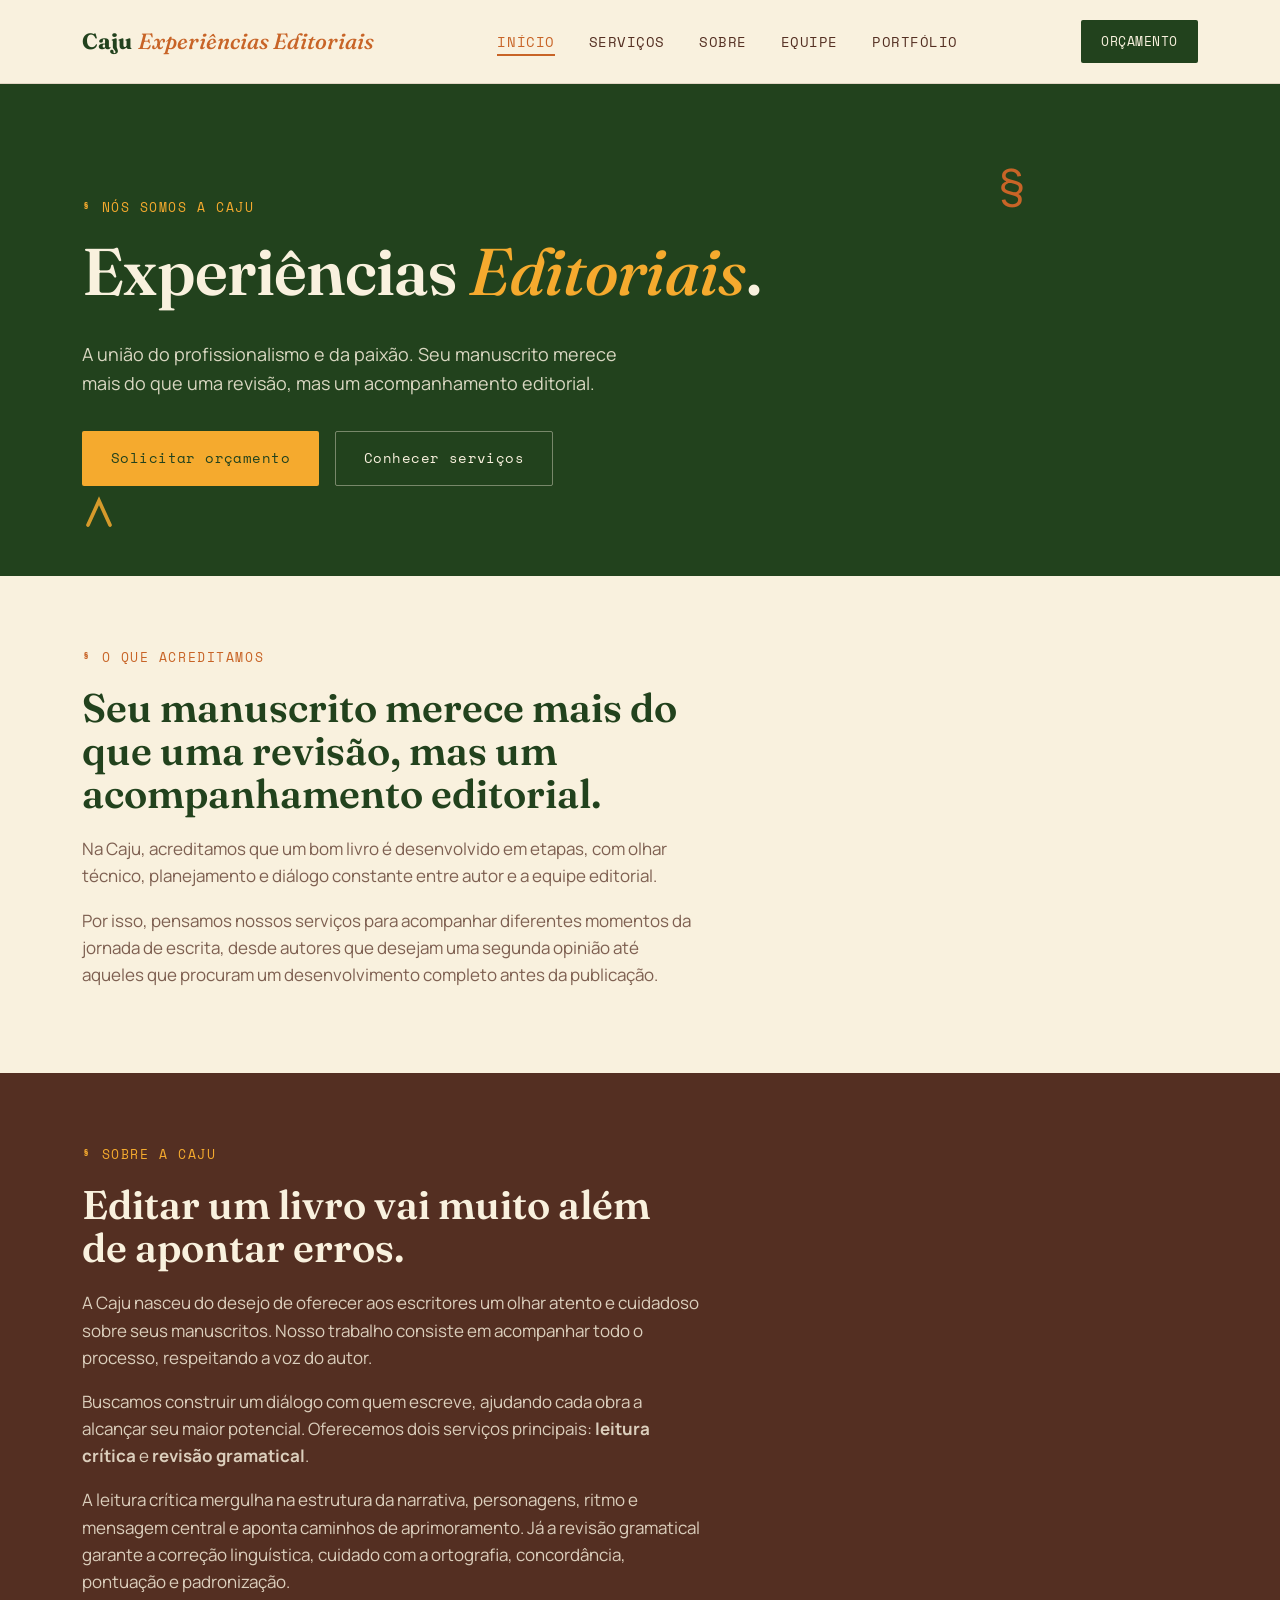
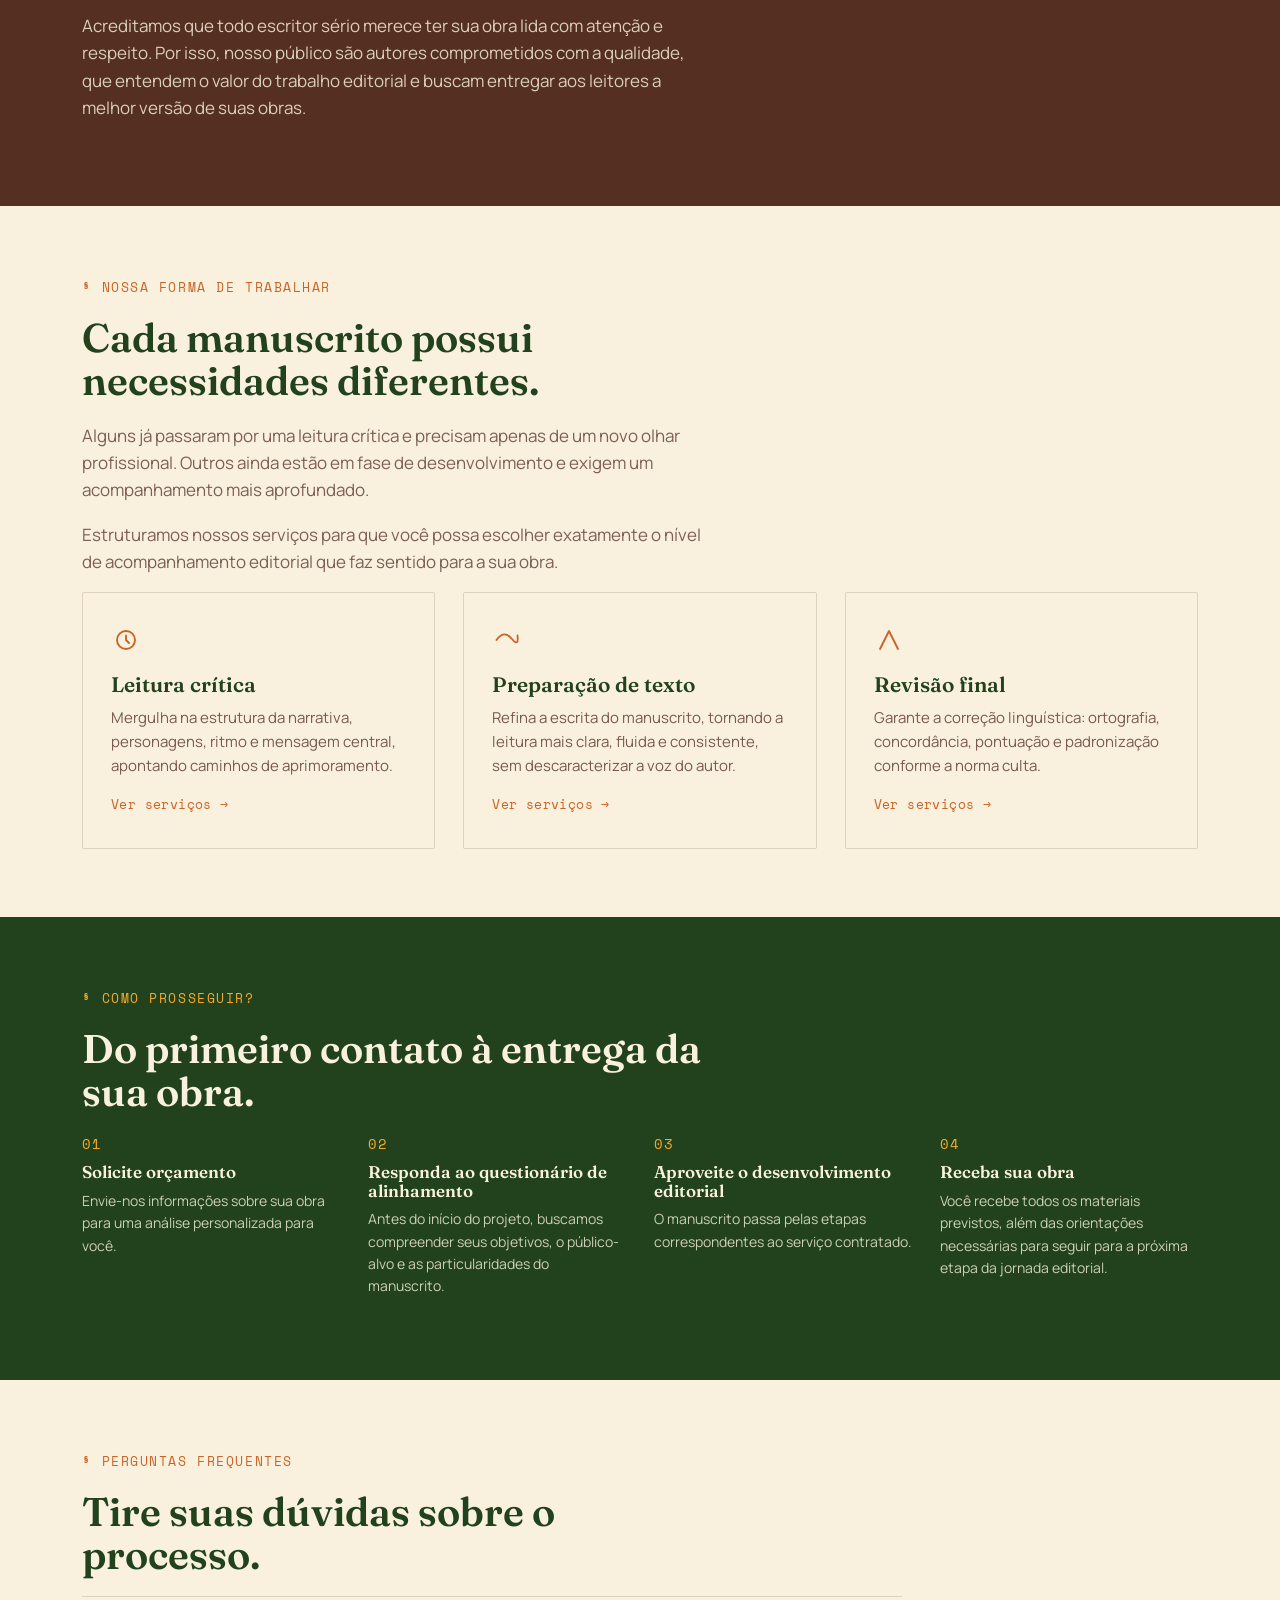
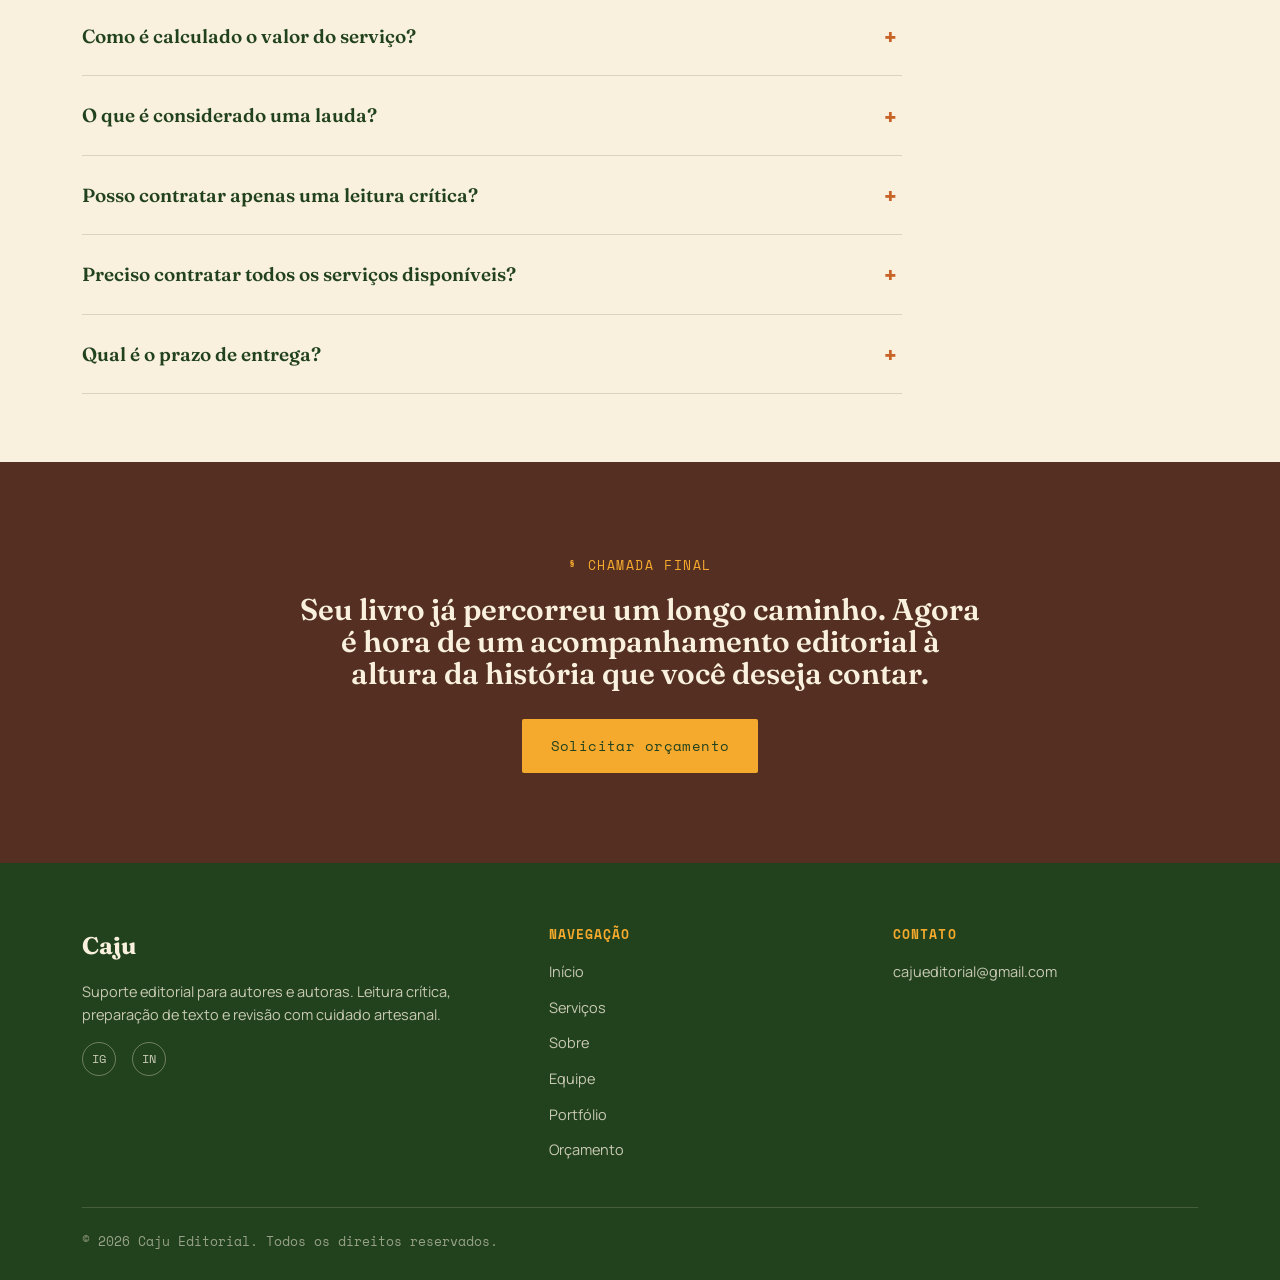
==== commit 2a9daa26: "ajustes" ====
--- a/index.html
+++ b/index.html
@@ -19,6 +19,7 @@
         <li><a href="index.html" class="active">Início</a></li>
         <li><a href="servicos.html">Serviços</a></li>
         <li><a href="sobre.html">Sobre</a></li>
+        <li><a href="equipe.html">Equipe</a></li>
         <li><a href="portfolio.html">Portfólio</a></li>
       </ul>
       <a href="orcamento.html" class="nav-cta">Orçamento</a>
@@ -221,6 +222,7 @@
             <li><a href="index.html">Início</a></li>
             <li><a href="servicos.html">Serviços</a></li>
             <li><a href="sobre.html">Sobre</a></li>
+            <li><a href="equipe.html">Equipe</a></li>
             <li><a href="portfolio.html">Portfólio</a></li>
             <li><a href="orcamento.html">Orçamento</a></li>
           </ul>
@@ -228,8 +230,8 @@
         <div>
           <h4>Contato</h4>
           <ul>
-            <li><a href="mailto:contato@caju.com.br">contato@caju.com.br</a></li>
-            <li><a href="tel:+5511999999999">(11) 99999-9999</a></li>
+            <li><a href="mailto:cajueditorial@gmail.com">cajueditorial@gmail.com</a></li>
+            <!-- <li><a href="tel:+5511999999999">(11) 99999-9999</a></li> -->
             <!-- <li>São Paulo, SP</li> -->
           </ul>
         </div>
--- a/style.css
+++ b/style.css
@@ -609,6 +609,165 @@
   color: var(--laranja);
 }
 
+/* ============ DEPOIMENTOS CAROUSEL ============ */
+.carousel {
+  position: relative;
+  margin-top: 8px;
+}
+
+.carousel-track {
+  display: flex;
+  overflow-x: auto;
+  scroll-snap-type: x mandatory;
+  scroll-behavior: smooth;
+  -webkit-overflow-scrolling: touch;
+  scrollbar-width: none;
+}
+
+.carousel-track::-webkit-scrollbar {
+  display: none;
+}
+
+.testimonial {
+  flex: 0 0 100%;
+  scroll-snap-align: center;
+  margin: 0;
+  padding: 8px 8px 20px;
+  display: flex;
+  justify-content: center;
+}
+
+.testimonial-inner {
+  background: var(--creme-2);
+  border: 1.5px solid rgba(84, 47, 34, .16);
+  border-radius: var(--radius);
+  padding: 52px 48px 40px;
+  max-width: 760px;
+  width: 100%;
+  position: relative;
+}
+
+.testimonial-inner::before {
+  content: "\201C";
+  font-family: var(--display);
+  font-size: 96px;
+  line-height: 1;
+  color: var(--amarelo);
+  position: absolute;
+  top: 20px;
+  left: 30px;
+  opacity: .5;
+  pointer-events: none;
+}
+
+.testimonial p {
+  font-family: var(--display);
+  font-style: italic;
+  font-size: clamp(17px, 2.1vw, 22px);
+  line-height: 1.5;
+  color: var(--verde);
+  position: relative;
+  margin: 0 0 22px;
+}
+
+.testimonial cite {
+  font-family: var(--mono);
+  font-style: normal;
+  font-size: 12.5px;
+  letter-spacing: .06em;
+  text-transform: uppercase;
+  color: var(--laranja);
+}
+
+.carousel-btn {
+  position: absolute;
+  top: calc(50% - 20px);
+  transform: translateY(-50%);
+  z-index: 3;
+  width: 48px;
+  height: 48px;
+  border-radius: 50%;
+  border: 1.5px solid var(--verde);
+  background: var(--creme);
+  color: var(--verde);
+  font-family: var(--body);
+  font-size: 26px;
+  line-height: 1;
+  display: flex;
+  align-items: center;
+  justify-content: center;
+  cursor: pointer;
+  transition: background .2s ease, color .2s ease, transform .2s ease;
+}
+
+.carousel-btn:hover {
+  background: var(--verde);
+  color: var(--creme);
+}
+
+.carousel-btn:focus-visible {
+  outline: 3px solid var(--laranja);
+  outline-offset: 3px;
+}
+
+.carousel-btn--prev {
+  left: -8px;
+}
+
+.carousel-btn--next {
+  right: -8px;
+}
+
+.carousel-dots {
+  display: flex;
+  justify-content: center;
+  gap: 10px;
+  margin-top: 20px;
+}
+
+.carousel-dot {
+  width: 9px;
+  height: 9px;
+  border-radius: 50%;
+  border: none;
+  padding: 0;
+  cursor: pointer;
+  background: rgba(84, 47, 34, .25);
+  transition: background .2s ease, transform .2s ease;
+}
+
+.carousel-dot.is-active {
+  background: var(--laranja);
+  transform: scale(1.35);
+}
+
+@media (max-width: 680px) {
+  .carousel-btn {
+    width: 40px;
+    height: 40px;
+    font-size: 22px;
+    top: calc(50% - 16px);
+  }
+
+  .carousel-btn--prev {
+    left: -6px;
+  }
+
+  .carousel-btn--next {
+    right: -6px;
+  }
+
+  .testimonial-inner {
+    padding: 44px 26px 32px;
+  }
+
+  .testimonial-inner::before {
+    font-size: 72px;
+    top: 14px;
+    left: 18px;
+  }
+}
+
 /* ============ FAQ ============ */
 @supports (interpolate-size: allow-keywords) {
   :root {
@@ -858,6 +1017,64 @@
   color: var(--marrom);
 }
 
+/* ============ EQUIPE ============ */
+.team-grid {
+  display: grid;
+  grid-template-columns: repeat(auto-fit, minmax(220px, 260px));
+  justify-content: center;
+  gap: 40px 32px;
+  padding: 8px 0 16px;
+}
+
+.team-card {
+  text-align: center;
+}
+
+.team-photo {
+  width: 200px;
+  height: 200px;
+  margin: 0 auto 22px;
+  border-radius: 50%;
+  overflow: hidden;
+  position: relative;
+  background: var(--verde);
+  color: var(--creme);
+  display: flex;
+  align-items: center;
+  justify-content: center;
+}
+
+/* iniciais aparecem quando ainda não há foto */
+.team-photo::before {
+  content: attr(data-initials);
+  font-family: var(--display);
+  font-size: 52px;
+  font-weight: 600;
+  letter-spacing: .02em;
+}
+
+.team-photo img {
+  position: absolute;
+  inset: 0;
+  width: 100%;
+  height: 100%;
+  object-fit: cover;
+}
+
+.team-card h3 {
+  font-size: 24px;
+  margin-bottom: 6px;
+}
+
+.team-role {
+  font-family: var(--mono);
+  font-size: 12.5px;
+  text-transform: uppercase;
+  letter-spacing: .08em;
+  color: var(--laranja);
+  display: block;
+}
+
 /* ============ PORTFOLIO ============ */
 .book-card {
   background: var(--creme);
@@ -968,6 +1185,7 @@
 .field input[type="text"],
 .field input[type="email"],
 .field input[type="tel"],
+.field input[type="url"],
 .field select,
 .field textarea {
   width: 100%;
@@ -992,10 +1210,24 @@
   border-color: var(--laranja);
 }
 
+.field-hint {
+  display: block;
+  font-size: 12.5px;
+  color: rgba(84, 47, 34, .6);
+  margin-top: 8px;
+}
+
 .field-row {
   display: grid;
   grid-template-columns: 1fr 1fr;
   gap: 20px;
+  /* mantém os inputs na mesma linha de base quando um label ocupa duas linhas */
+  align-items: end;
+}
+
+/* se sobrar um único campo na linha, ele ocupa a largura toda */
+.field-row > .field:only-child {
+  grid-column: 1 / -1;
 }
 
 .checkbox-grid {
@@ -1099,6 +1331,15 @@
     height: 100px;
     font-size: 32px;
   }
+
+  .team-photo {
+    width: 160px;
+    height: 160px;
+  }
+
+  .team-photo::before {
+    font-size: 42px;
+  }
 }
 
 @media (max-width: 680px) {
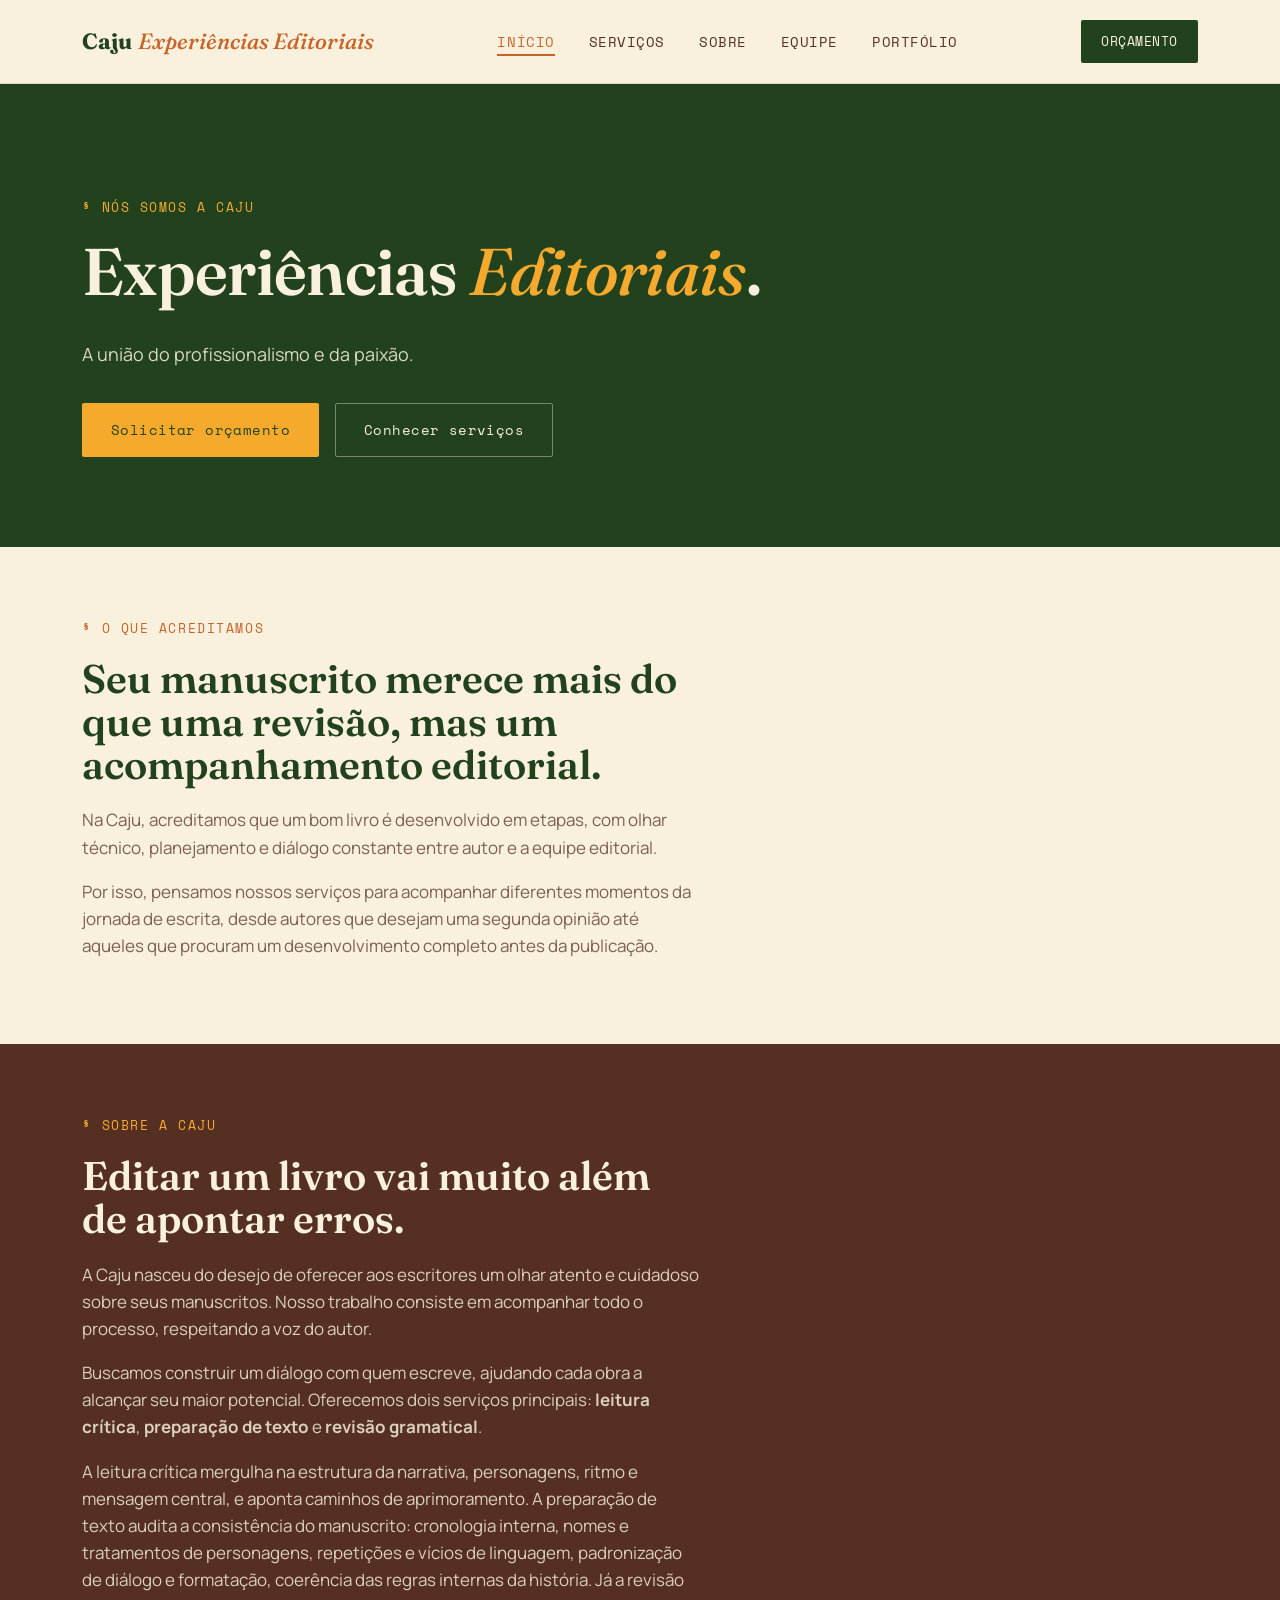
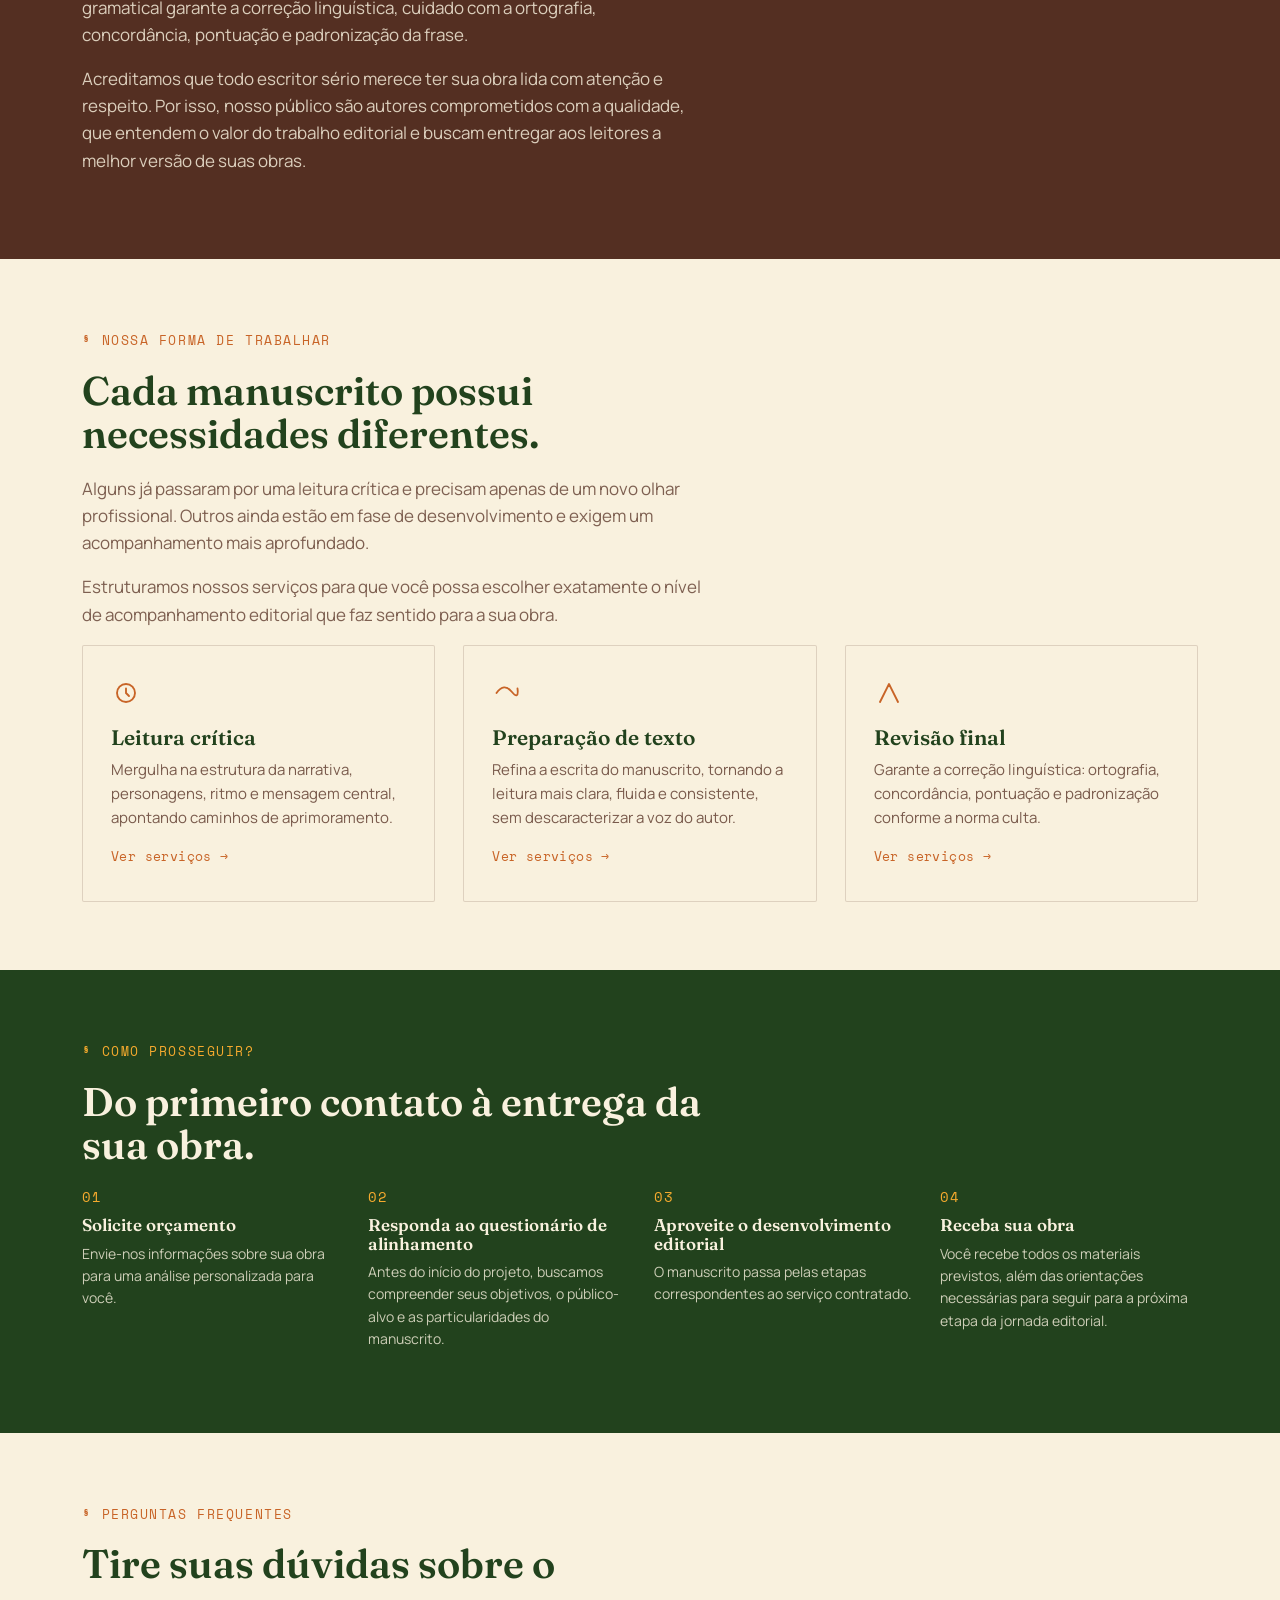
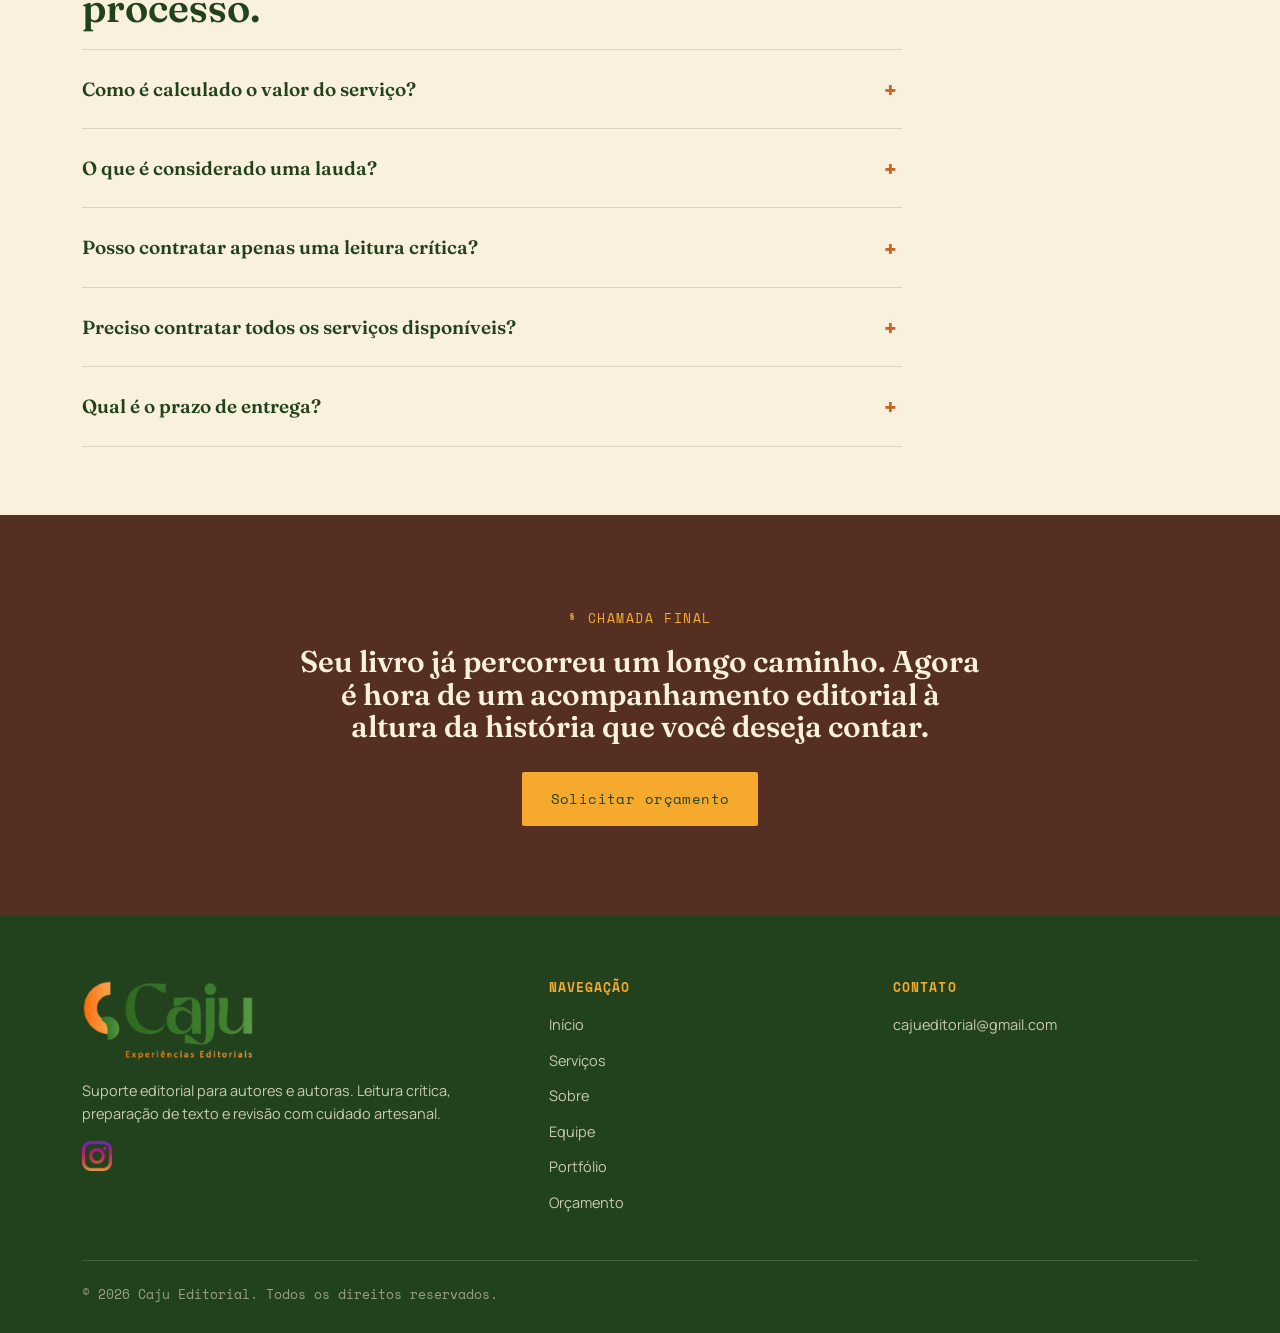
==== commit cebcb0c0: "Fotos das fundadoras, Instagram, favicon e logo no rodapé - Sobre: fotos da Carolyne e da Júlia nos " ====
--- a/index.html
+++ b/index.html
@@ -7,6 +7,19 @@
   <title>Caju | Experiências Editoriais</title>
   <meta name="description"
     content="Leitura crítica, preparação de texto e revisão. Acompanhamento editorial que respeita a voz do autor, do manuscrito à página final.">
+
+  <meta property="og:type" content="website">
+  <meta property="og:site_name" content="Caju Experiências Editoriais">
+  <meta property="og:locale" content="pt_BR">
+  <meta property="og:url" content="https://www.cajueditorial.com.br/">
+  <meta property="og:title" content="Caju | Experiências Editoriais">
+  <meta property="og:description" content="Leitura crítica, preparação de texto e revisão. Acompanhamento editorial que respeita a voz do autor, do manuscrito à página final.">
+  <meta property="og:image" content="https://www.cajueditorial.com.br/assets/logo-caju.png">
+  <meta property="og:image:width" content="1080">
+  <meta property="og:image:height" content="1080">
+  <meta property="og:image:alt" content="Logo da Caju Experiências Editoriais">
+  <meta name="twitter:card" content="summary">
+  <link rel="icon" type="image/png" href="assets/favicon.png">
   <link rel="stylesheet" href="style.css">
 </head>
 
@@ -27,20 +40,19 @@
   </header>
 
   <section class="hero">
-    <div class="mark mark--laranja" style="top:60px; right:20%; font-size: 48px;">
+    <!-- <div class="mark mark--laranja" style="top:60px; right:20%; font-size: 48px;">
       §
-    </div>
-    <div class="mark mark--amarelo" style="width:44px; bottom:40px; left:6%; opacity:.85;">
+    </div> -->
+    <!-- <div class="mark mark--amarelo" style="width:44px; bottom:40px; left:6%; opacity:.85;">
       <svg viewBox="0 0 60 60" fill="none" stroke="currentColor" stroke-width="5" stroke-linecap="round">
         <path d="M15 45 L30 12 L45 45" />
       </svg>
-    </div>
+    </div> -->
     <div class="wrap">
       <div class="hero-inner">
         <span class="eyebrow">Nós somos a Caju</span>
         <h1>Experiências <em>Editoriais</em>.</h1>
-        <p class="lead">A união do profissionalismo e da paixão. Seu manuscrito merece mais do que uma revisão, mas
-          um acompanhamento editorial.</p>
+        <p class="lead">A união do profissionalismo e da paixão.</p>
         <div class="hero-actions">
           <a href="orcamento.html" class="btn btn--primary">Solicitar orçamento</a>
           <a href="servicos.html" class="btn btn--ghost">Conhecer serviços</a>
@@ -70,13 +82,23 @@
         <p>A Caju nasceu do desejo de oferecer aos escritores um olhar atento e cuidadoso sobre seus manuscritos. Nosso
           trabalho consiste em acompanhar todo o processo, respeitando a voz do autor.</p>
         <p>Buscamos construir um diálogo com quem escreve, ajudando cada obra a alcançar seu maior potencial.
-          Oferecemos dois serviços principais: <strong>leitura crítica</strong> e <strong>revisão gramatical</strong>.</p>
-        <p>A leitura crítica mergulha na estrutura da narrativa, personagens, ritmo e mensagem central e aponta
-          caminhos de aprimoramento. Já a revisão gramatical garante a correção linguística, cuidado com a ortografia,
-          concordância, pontuação e padronização.</p>
+          Oferecemos dois serviços principais: <strong>leitura crítica</strong>, <strong>preparação de texto</strong> e
+          <strong>revisão gramatical</strong>.
+        </p>
+        <p> A leitura crítica mergulha na estrutura da narrativa, personagens, ritmo e mensagem central, e aponta
+          caminhos de
+          aprimoramento. A preparação de texto audita a consistência do manuscrito: cronologia interna, nomes e
+          tratamentos de
+          personagens, repetições e vícios de linguagem, padronização de diálogo e formatação, coerência das regras
+          internas da
+          história. Já a revisão gramatical garante a correção linguística, cuidado com a ortografia, concordância,
+          pontuação e
+          padronização da frase.</p>
         <p>Acreditamos que todo escritor sério merece ter sua obra lida com atenção e respeito. Por isso, nosso público
-          são autores comprometidos com a qualidade, que entendem o valor do trabalho editorial e buscam entregar aos
-          leitores a melhor versão de suas obras.</p>
+          são
+          autores comprometidos com a qualidade, que entendem o valor do trabalho editorial e buscam entregar aos
+          leitores a
+          melhor versão de suas obras.</p>
       </div>
     </div>
   </section>
@@ -122,7 +144,8 @@
             </svg>
           </div>
           <h3>Revisão final</h3>
-          <p>Garante a correção linguística: ortografia, concordância, pontuação e padronização conforme a norma culta.</p>
+          <p>Garante a correção linguística: ortografia, concordância, pontuação e padronização conforme a norma culta.
+          </p>
           <a href="servicos.html" class="card-link">Ver serviços →</a>
         </div>
       </div>
@@ -208,12 +231,11 @@
     <div class="wrap">
       <div class="footer-grid">
         <div>
-          <div class="footer-logo">Caju</div>
+          <img class="footer-logo" src="assets/logo-footer.png" alt="Caju Experiências Editoriais">
           <p>Suporte editorial para autores e autoras. Leitura crítica, preparação de texto e revisão com
             cuidado artesanal.</p>
           <div class="social-row">
-            <a href="#" aria-label="Instagram">IG</a>
-            <a href="#" aria-label="LinkedIn">IN</a>
+            <a href="https://www.instagram.com/cajueditorial/" target="_blank" rel="noopener" aria-label="Instagram da Caju Editorial"><img src="assets/iconeinsta.png" alt="" aria-hidden="true"></a>
           </div>
         </div>
         <div>
--- a/style.css
+++ b/style.css
@@ -920,11 +920,10 @@
 }
 
 .footer-logo {
-  font-family: var(--display);
-  font-size: 24px;
-  font-weight: 700;
-  color: var(--creme);
-  margin-bottom: 14px;
+  display: block;
+  width: 172px;
+  height: auto;
+  margin-bottom: 18px;
 }
 
 .social-row {
@@ -934,20 +933,22 @@
 }
 
 .social-row a {
-  width: 34px;
-  height: 34px;
-  border: 1px solid rgba(249, 241, 222, .35);
-  border-radius: 50%;
-  display: flex;
-  align-items: center;
-  justify-content: center;
-  font-family: var(--mono);
-  font-size: 12px;
+  width: 30px;
+  height: 30px;
+  display: block;
+  border-radius: 8px;
+  transition: transform .2s ease, opacity .2s ease;
 }
 
 .social-row a:hover {
-  border-color: var(--amarelo);
-  color: var(--amarelo);
+  transform: translateY(-2px);
+  opacity: .85;
+}
+
+.social-row img {
+  width: 100%;
+  height: 100%;
+  display: block;
 }
 
 /* ============ SOBRE — SÓCIAS ============ */
@@ -968,6 +969,7 @@
   width: 160px;
   height: 160px;
   border-radius: 50%;
+  overflow: hidden;
   display: flex;
   align-items: center;
   justify-content: center;
@@ -984,6 +986,18 @@
 
 .avatar--2 {
   background: var(--laranja);
+}
+
+.avatar img {
+  position: absolute;
+  inset: 0;
+  width: 100%;
+  height: 100%;
+  object-fit: cover;
+  object-position: 50% 28%;
+  border-radius: 50%;
+  transform: scale(var(--zoom, 1));
+  transform-origin: var(--focus, 50% 30%);
 }
 
 .partner-role {
@@ -1076,70 +1090,73 @@
 }
 
 /* ============ PORTFOLIO ============ */
+.grid--portfolio {
+  grid-template-columns: repeat(4, 1fr);
+  gap: 26px 22px;
+}
+
 .book-card {
   background: var(--creme);
   border: 1.5px solid rgba(84, 47, 34, .16);
   padding: 0;
   overflow: hidden;
   border-radius: var(--radius);
-  transition: transform .2s ease, border-color .2s ease;
+  display: flex;
+  flex-direction: column;
+  transition: transform .2s ease, border-color .2s ease, box-shadow .2s ease;
 }
 
 .book-card:hover {
   transform: translateY(-4px);
   border-color: var(--laranja);
-}
-
-.book-spine {
-  height: 130px;
-  display: flex;
-  align-items: flex-end;
-  padding: 18px 22px;
-  font-family: var(--mono);
-  font-size: 12px;
-  text-transform: uppercase;
-  letter-spacing: .06em;
-  color: var(--creme);
-}
-
-.book-card:nth-child(6n+1) .book-spine {
-  background: var(--verde);
-}
-
-.book-card:nth-child(6n+2) .book-spine {
-  background: var(--laranja);
-}
-
-.book-card:nth-child(6n+3) .book-spine {
-  background: var(--marrom);
-}
-
-.book-card:nth-child(6n+4) .book-spine {
-  background: var(--verde-2);
-}
-
-.book-card:nth-child(6n+5) .book-spine {
-  background: var(--amarelo);
-  color: var(--verde);
-}
-
-.book-card:nth-child(6n+6) .book-spine {
-  background: var(--marrom);
+  box-shadow: 0 12px 28px rgba(84, 47, 34, .14);
+}
+
+.book-cover {
+  aspect-ratio: 69 / 100;
+  background: rgba(84, 47, 34, .10);
+  overflow: hidden;
+}
+
+.book-cover img {
+  width: 100%;
+  height: 100%;
+  object-fit: contain;
+  display: block;
+  transition: transform .35s ease;
+}
+
+.book-card:hover .book-cover img {
+  transform: scale(1.04);
 }
 
 .book-body {
-  padding: 22px 24px 26px;
+  padding: 18px 20px 22px;
+  display: flex;
+  flex-direction: column;
+  gap: 8px;
+  flex: 1;
 }
 
 .book-body h3 {
-  font-size: 18px;
-  margin-bottom: 8px;
+  font-size: 17px;
+  line-height: 1.3;
+  margin-bottom: 0;
 }
 
 .book-body p {
   font-size: 14px;
   color: rgba(84, 47, 34, .78);
   margin-bottom: 0;
+}
+
+.book-genre {
+  font-family: var(--mono);
+  font-size: 11.5px;
+  text-transform: uppercase;
+  letter-spacing: .07em;
+  color: var(--laranja);
+  margin-top: auto;
 }
 
 .portfolio-note {
@@ -1309,6 +1326,10 @@
     grid-template-columns: 1fr 1fr;
   }
 
+  .grid--portfolio {
+    grid-template-columns: repeat(3, 1fr);
+  }
+
   .footer-grid {
     grid-template-columns: 1fr 1fr;
   }
@@ -1347,11 +1368,28 @@
     display: none;
   }
 
+  .footer-logo {
+    width: 148px;
+  }
+
   .grid--3,
   .grid--2 {
     grid-template-columns: 1fr;
   }
 
+  .grid--portfolio {
+    grid-template-columns: 1fr 1fr;
+    gap: 20px 16px;
+  }
+
+  .book-body {
+    padding: 14px 14px 18px;
+  }
+
+  .book-body h3 {
+    font-size: 15px;
+  }
+
   .footer-grid {
     grid-template-columns: 1fr;
   }
@@ -1388,4 +1426,4 @@
   .hero {
     padding: 80px 0 60px;
   }
-}+}
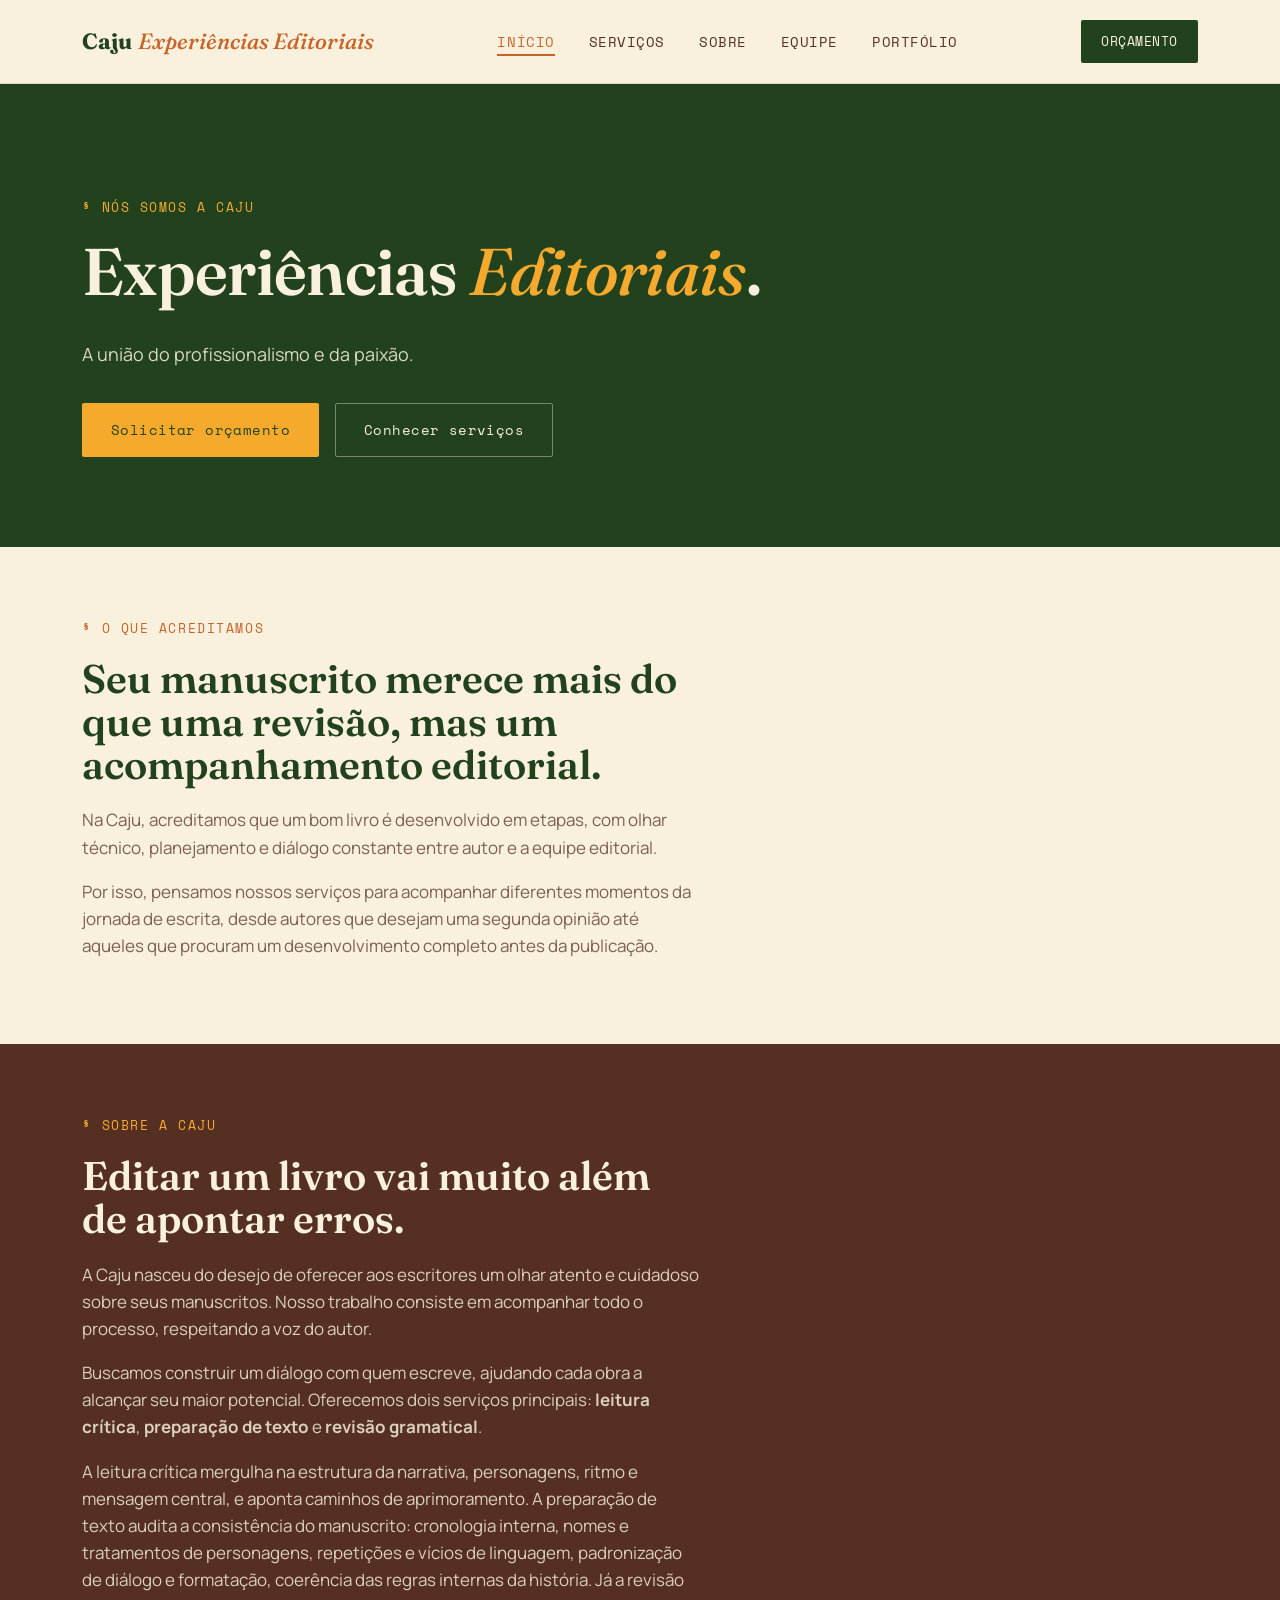
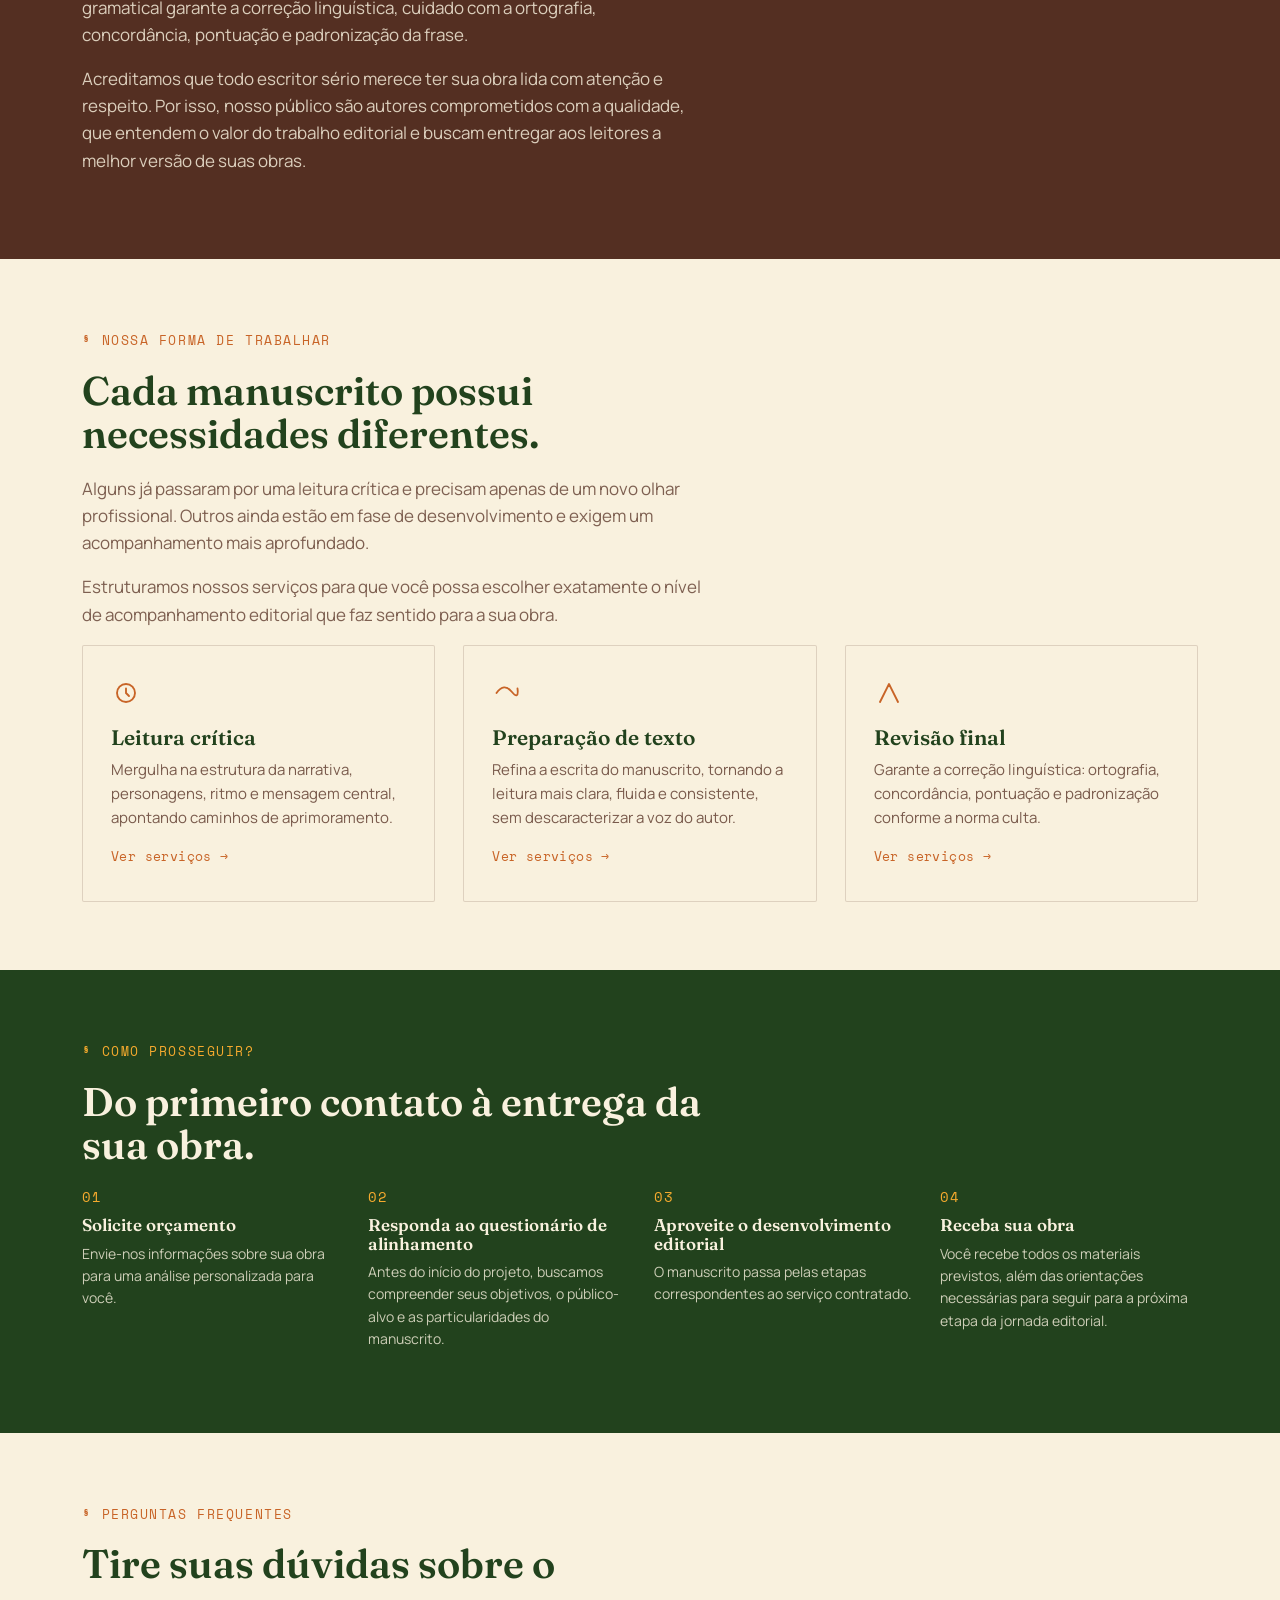
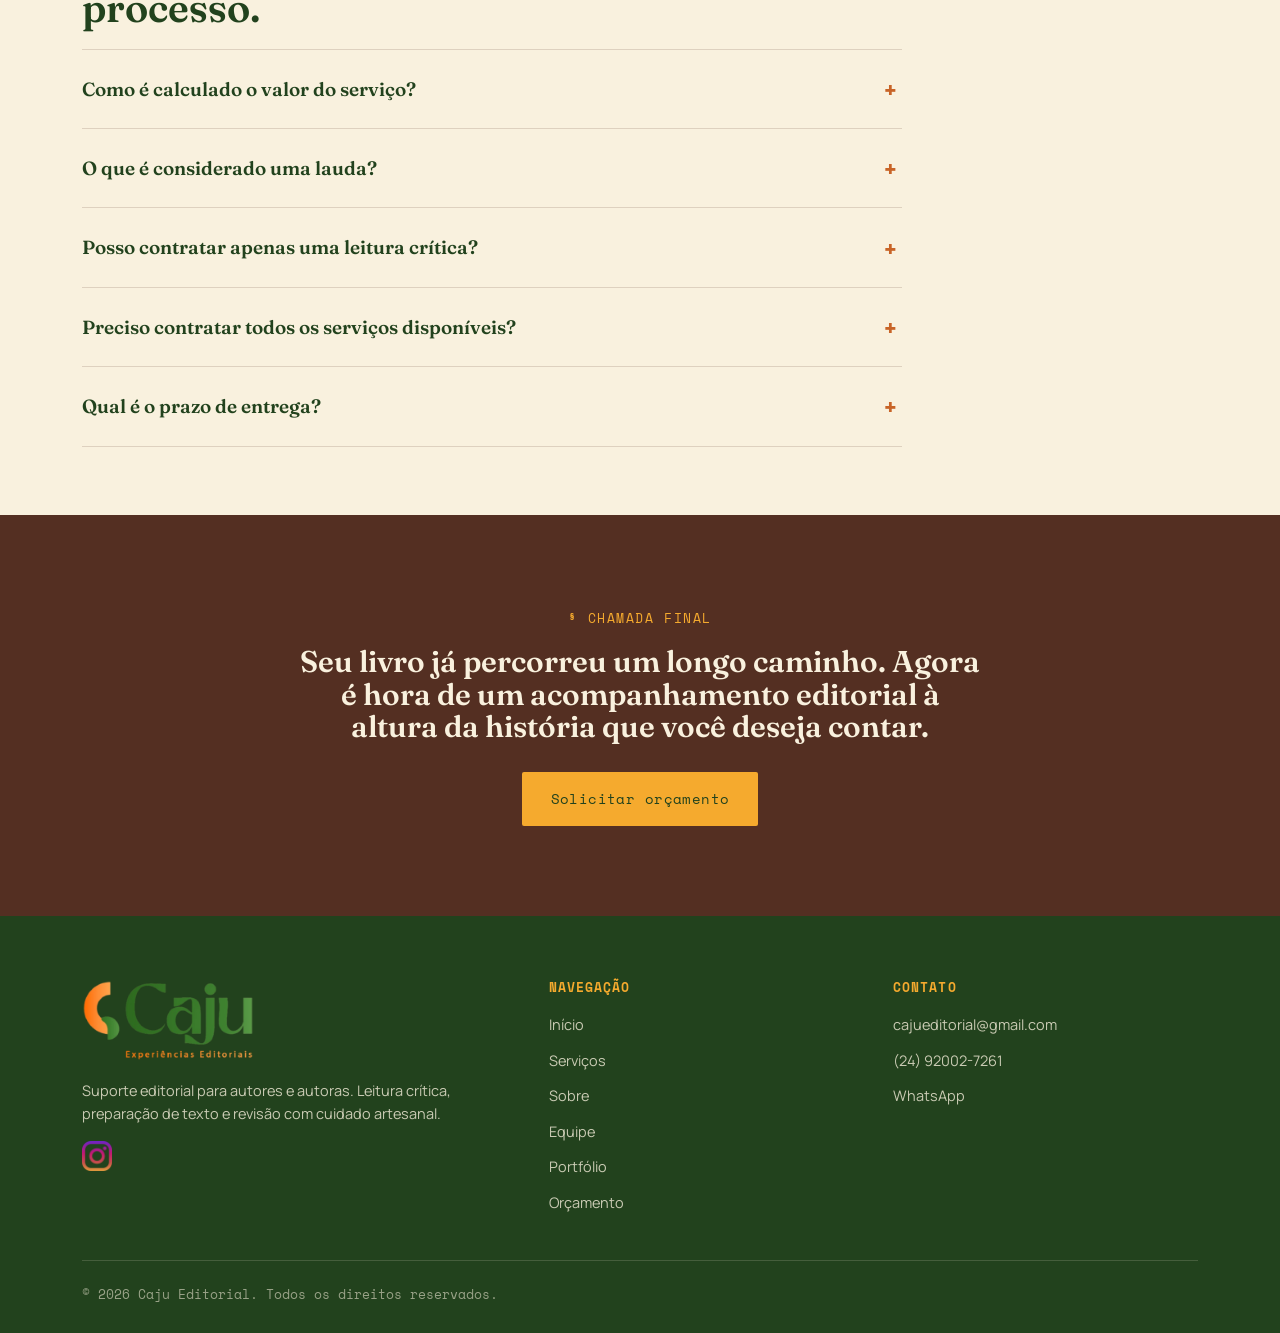
==== commit 5185425a: "Menu mobile, contato atualizado e assets organizados Contato: telefone (24) 92002-7261 no rodapé das" ====
--- a/index.html
+++ b/index.html
@@ -11,15 +11,21 @@
   <meta property="og:type" content="website">
   <meta property="og:site_name" content="Caju Experiências Editoriais">
   <meta property="og:locale" content="pt_BR">
-  <meta property="og:url" content="https://www.cajueditorial.com.br/">
+  <meta property="og:url" content="https://vitortenente.github.io/caju-editorial/">
   <meta property="og:title" content="Caju | Experiências Editoriais">
-  <meta property="og:description" content="Leitura crítica, preparação de texto e revisão. Acompanhamento editorial que respeita a voz do autor, do manuscrito à página final.">
-  <meta property="og:image" content="https://www.cajueditorial.com.br/assets/logo-caju.png">
+  <meta property="og:description"
+    content="Leitura crítica, preparação de texto e revisão. Acompanhamento editorial que respeita a voz do autor, do manuscrito à página final.">
+  <meta property="og:image" content="https://vitortenente.github.io/caju-editorial/assets/logo/logo-caju.png">
   <meta property="og:image:width" content="1080">
   <meta property="og:image:height" content="1080">
   <meta property="og:image:alt" content="Logo da Caju Experiências Editoriais">
   <meta name="twitter:card" content="summary">
-  <link rel="icon" type="image/png" href="assets/favicon.png">
+  <link rel="icon" href="assets/favicon/favicon.ico" sizes="any">
+  <link rel="icon" type="image/png" sizes="16x16" href="assets/favicon/favicon-16.png">
+  <link rel="icon" type="image/png" sizes="32x32" href="assets/favicon/favicon.png">
+  <link rel="icon" type="image/png" sizes="192x192" href="assets/favicon/favicon-192.png">
+  <link rel="apple-touch-icon" sizes="180x180" href="assets/favicon/apple-touch-icon.png">
+  <meta name="theme-color" content="#22421D">
   <link rel="stylesheet" href="style.css">
 </head>
 
@@ -28,7 +34,7 @@
   <header class="site-header">
     <nav class="nav">
       <a href="index.html" class="logo">Caju <em>Experiências Editoriais</em></a>
-      <ul class="nav-links">
+      <ul class="nav-links" id="menu-principal">
         <li><a href="index.html" class="active">Início</a></li>
         <li><a href="servicos.html">Serviços</a></li>
         <li><a href="sobre.html">Sobre</a></li>
@@ -36,6 +42,11 @@
         <li><a href="portfolio.html">Portfólio</a></li>
       </ul>
       <a href="orcamento.html" class="nav-cta">Orçamento</a>
+      <button class="nav-toggle" type="button" data-nav-toggle aria-label="Abrir menu" aria-expanded="false" aria-controls="menu-principal">
+        <span></span>
+        <span></span>
+        <span></span>
+      </button>
     </nav>
   </header>
 
@@ -231,11 +242,12 @@
     <div class="wrap">
       <div class="footer-grid">
         <div>
-          <img class="footer-logo" src="assets/logo-footer.png" alt="Caju Experiências Editoriais">
+          <img class="footer-logo" src="assets/logo/logo-footer.png" alt="Caju Experiências Editoriais">
           <p>Suporte editorial para autores e autoras. Leitura crítica, preparação de texto e revisão com
             cuidado artesanal.</p>
           <div class="social-row">
-            <a href="https://www.instagram.com/cajueditorial/" target="_blank" rel="noopener" aria-label="Instagram da Caju Editorial"><img src="assets/iconeinsta.png" alt="" aria-hidden="true"></a>
+            <a href="https://www.instagram.com/cajueditorial/" target="_blank" rel="noopener"
+              aria-label="Instagram da Caju Editorial"><img src="assets/icones/iconeinsta.png" alt="" aria-hidden="true"></a>
           </div>
         </div>
         <div>
@@ -253,7 +265,8 @@
           <h4>Contato</h4>
           <ul>
             <li><a href="mailto:cajueditorial@gmail.com">cajueditorial@gmail.com</a></li>
-            <!-- <li><a href="tel:+5511999999999">(11) 99999-9999</a></li> -->
+            <li><a href="tel:+5524920027261">(24) 92002-7261</a></li>
+            <li><a href="https://wa.me/5524920027261" target="_blank" rel="noopener">WhatsApp</a></li>
             <!-- <li>São Paulo, SP</li> -->
           </ul>
         </div>
@@ -265,6 +278,8 @@
     </div>
   </footer>
 
+  <script src="assets/js/menu.js" defer></script>
+
 </body>
 
-</html>+</html>
--- a/style.css
+++ b/style.css
@@ -276,6 +276,37 @@
 
 .nav-toggle {
   display: none;
+  width: 44px;
+  height: 44px;
+  margin-right: -10px;
+  padding: 0;
+  align-items: center;
+  justify-content: center;
+  flex-direction: column;
+  gap: 5px;
+  background: none;
+  border: 0;
+  cursor: pointer;
+}
+
+.nav-toggle span {
+  display: block;
+  width: 22px;
+  height: 2px;
+  background: var(--verde);
+  transition: transform .2s ease, opacity .2s ease;
+}
+
+.nav-toggle.is-open span:nth-child(1) {
+  transform: translateY(7px) rotate(45deg);
+}
+
+.nav-toggle.is-open span:nth-child(2) {
+  opacity: 0;
+}
+
+.nav-toggle.is-open span:nth-child(3) {
+  transform: translateY(-7px) rotate(-45deg);
 }
 
 /* ============ HERO (dark ink band) ============ */
@@ -742,19 +773,31 @@
 }
 
 @media (max-width: 680px) {
+  /* no estreito as setas saem de cima do depoimento e vao para a linha dos pontos */
   .carousel-btn {
     width: 40px;
     height: 40px;
     font-size: 22px;
-    top: calc(50% - 16px);
+    top: auto;
+    bottom: 0;
+    transform: none;
   }
 
   .carousel-btn--prev {
-    left: -6px;
+    left: auto;
+    right: 48px;
   }
 
   .carousel-btn--next {
-    right: -6px;
+    right: 0;
+  }
+
+  .carousel-dots {
+    justify-content: flex-start;
+    flex-wrap: wrap;
+    padding-right: 100px;
+    min-height: 40px;
+    align-items: center;
   }
 
   .testimonial-inner {
@@ -1073,6 +1116,9 @@
   width: 100%;
   height: 100%;
   object-fit: cover;
+  object-position: var(--pos, 50% 30%);
+  transform: scale(var(--zoom, 1));
+  transform-origin: var(--focus, 50% 30%);
 }
 
 .team-card h3 {
@@ -1363,13 +1409,79 @@
   }
 }
 
-@media (max-width: 680px) {
+/* o menu horizontal para de caber antes dos demais blocos: breakpoint proprio */
+@media (max-width: 960px) {
+  /* menu vira painel suspenso, aberto pelo botão hambúrguer */
+  .nav {
+    padding: 14px 20px;
+    gap: 10px;
+  }
+
+  /* nome em duas linhas, propositalmente, em vez de quebrar torto */
+  .logo {
+    font-size: 18px;
+    flex-direction: column;
+    align-items: flex-start;
+    gap: 0;
+    line-height: 1.06;
+  }
+
+  .logo em {
+    font-size: 12px;
+    letter-spacing: .01em;
+  }
+
+  .nav-toggle {
+    display: inline-flex;
+  }
+
+  .nav-cta {
+    font-size: 12px;
+    padding: 10px 14px;
+  }
+
   .nav-links {
     display: none;
-  }
-
+    position: absolute;
+    top: 100%;
+    left: 0;
+    right: 0;
+    flex-direction: column;
+    align-items: stretch;
+    gap: 0;
+    background: var(--creme);
+    border-bottom: 1px solid rgba(84, 47, 34, .14);
+    padding: 4px 20px 12px;
+    box-shadow: 0 12px 20px -14px rgba(84, 47, 34, .5);
+  }
+
+  .nav-links.is-open {
+    display: flex;
+  }
+
+  .nav-links a {
+    display: block;
+    padding: 14px 0;
+    font-size: 14px;
+    border-bottom: 1px solid rgba(84, 47, 34, .1);
+  }
+
+  .nav-links li:last-child a {
+    border-bottom: 0;
+  }
+
+  .nav-links a::after {
+    display: none;
+  }
+}
+
+@media (max-width: 680px) {
   .footer-logo {
     width: 148px;
+  }
+
+  .footer-grid ul {
+    gap: 14px;
   }
 
   .grid--3,
@@ -1426,4 +1538,41 @@
   .hero {
     padding: 80px 0 60px;
   }
-}
+
+  .wrap {
+    padding: 0 20px;
+  }
+
+  /* enfeites decorativos saem de cena: no estreito eles cruzam o texto */
+  .mark {
+    display: none;
+  }
+
+  .hero-actions {
+    gap: 12px;
+  }
+
+  .hero-actions .btn {
+    width: 100%;
+    justify-content: center;
+  }
+
+  .form-card {
+    padding: 26px 20px;
+  }
+
+  /* 16px evita o zoom automático do iOS ao focar um campo */
+  .field input[type="text"],
+  .field input[type="email"],
+  .field input[type="tel"],
+  .field input[type="url"],
+  .field select,
+  .field textarea {
+    font-size: 16px;
+  }
+
+  .checkbox-item {
+    gap: 12px;
+    padding: 4px 0;
+  }
+}
